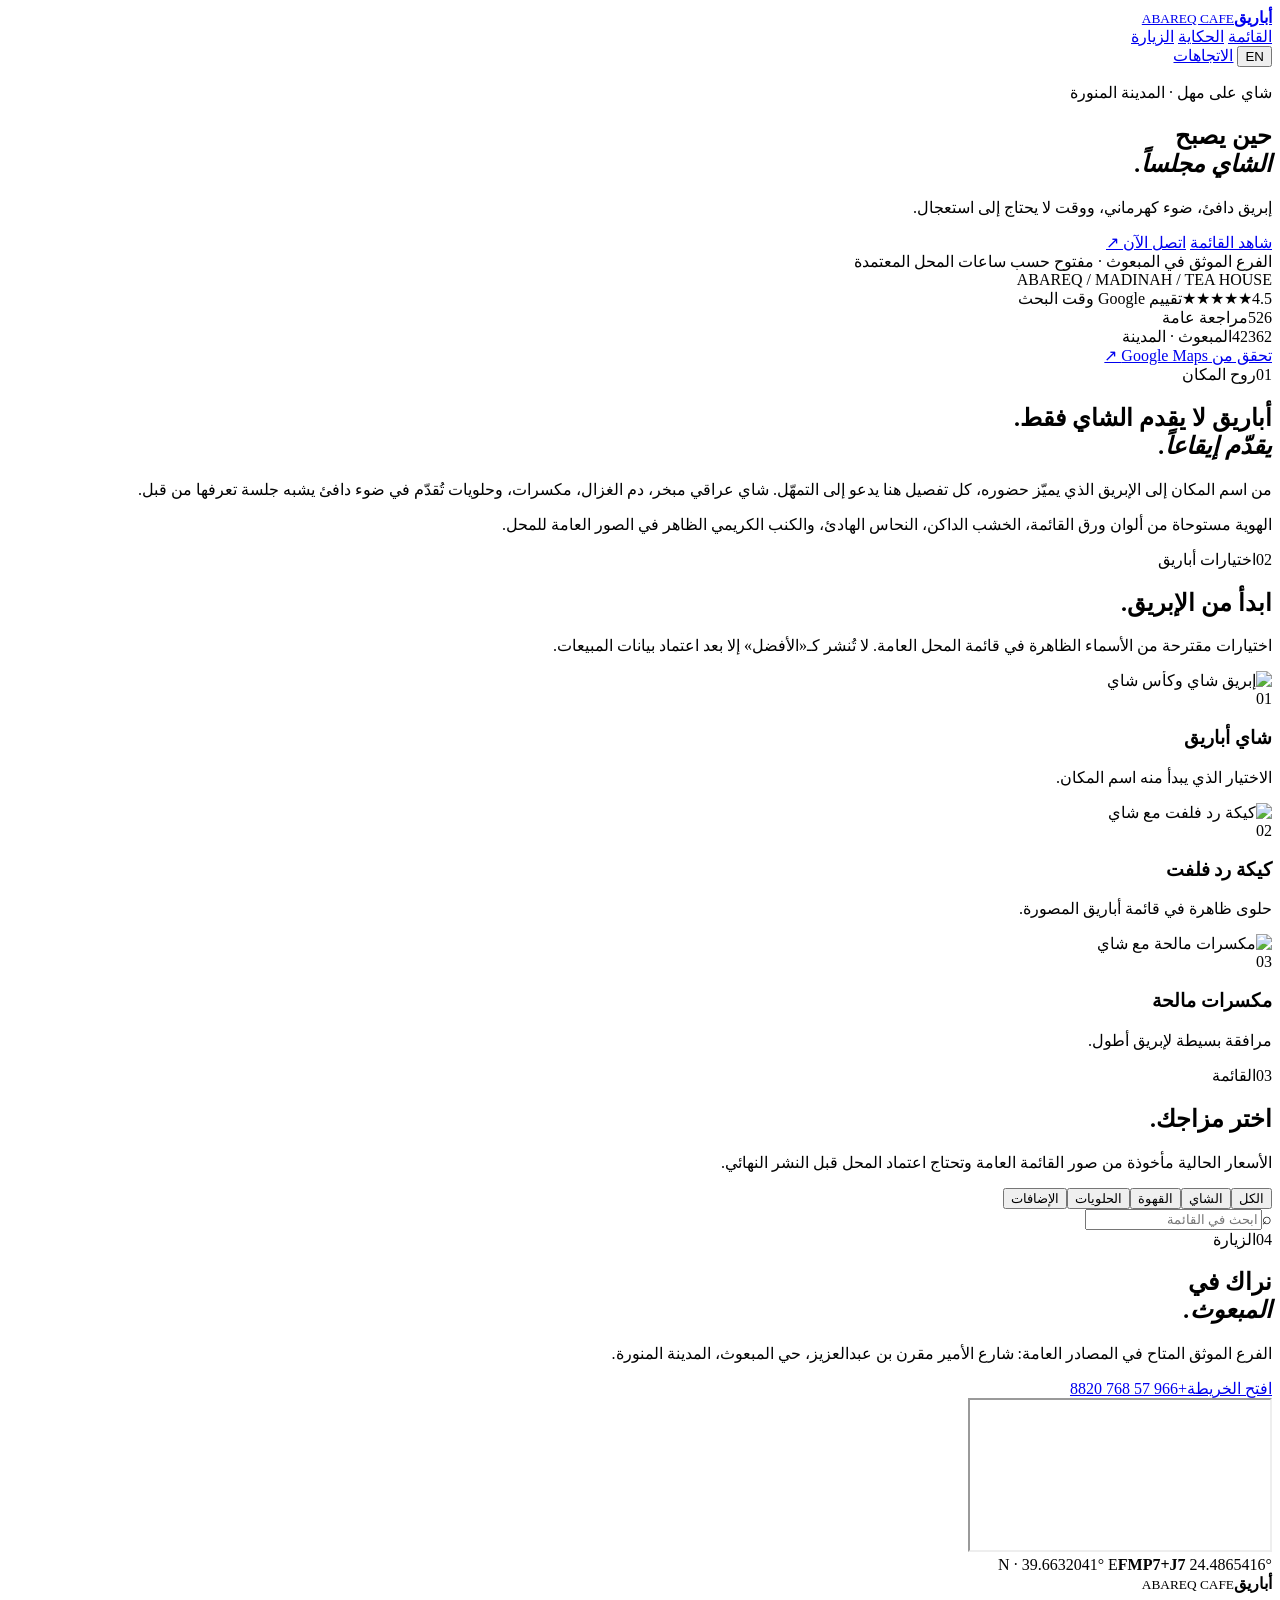
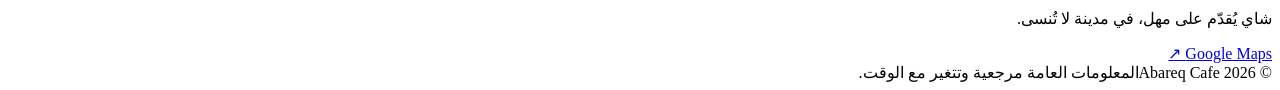
==== index.html @ c7b06d70 "feat: add bilingual Abareq landing page" ====
<!doctype html>
<html lang="ar" dir="rtl">
  <head>
    <meta charset="UTF-8" />
    <meta name="viewport" content="width=device-width, initial-scale=1" />
    <meta name="description" content="أباريق — شاي على مهل، بطابع المدينة المنورة." />
    <title>أباريق | Abareq Cafe</title>
    <link rel="preconnect" href="https://fonts.googleapis.com" />
    <link rel="preconnect" href="https://fonts.gstatic.com" crossorigin />
    <link href="https://fonts.googleapis.com/css2?family=Cairo:wght@400;500;600;700;800&family=DM+Serif+Display&display=swap" rel="stylesheet" />
    <link rel="stylesheet" href="styles.css" />
  </head>
  <body>
    <header class="site-header" id="top">
      <a class="brand" href="#top" aria-label="أباريق">
        <span class="brand-mark" aria-hidden="true"><span></span></span>
        <span><b>أباريق</b><small>ABAREQ CAFE</small></span>
      </a>
      <nav class="nav-links" aria-label="التنقل الرئيسي">
        <a href="#menu" data-i18n="navMenu">القائمة</a>
        <a href="#story" data-i18n="navStory">الحكاية</a>
        <a href="#visit" data-i18n="navVisit">الزيارة</a>
      </nav>
      <div class="header-actions">
        <button class="lang-toggle" id="langToggle" type="button">EN</button>
        <a class="button button-small" href="https://maps.app.goo.gl/EAAQWbcBdx2AiWVx8?g_st=aw" target="_blank" rel="noreferrer" data-i18n="directions">الاتجاهات</a>
      </div>
    </header>

    <main>
      <section class="hero section-dark">
        <div class="hero-image" role="img" aria-label="إبريق شاي وأجواء دافئة في أباريق"></div>
        <div class="hero-overlay"></div>
        <div class="hero-content container">
          <p class="eyebrow" data-i18n="eyebrow">شاي على مهل · المدينة المنورة</p>
          <h1 data-i18n="heroTitle">حين يصبح<br /><em>الشاي مجلساً.</em></h1>
          <p class="hero-copy" data-i18n="heroCopy">إبريق دافئ، ضوء كهرماني، ووقت لا يحتاج إلى استعجال.</p>
          <div class="hero-actions">
            <a class="button button-primary" href="#menu" data-i18n="viewMenu">شاهد القائمة</a>
            <a class="text-link" href="tel:+966577688820" data-i18n="callNow">اتصل الآن <span>↗</span></a>
          </div>
          <div class="hero-note"><span class="status-dot"></span><span data-i18n="openNote">الفرع الموثق في المبعوث · مفتوح حسب ساعات المحل المعتمدة</span></div>
        </div>
        <div class="hero-vertical">ABAREQ / MADINAH / TEA HOUSE</div>
      </section>

      <section class="trust-strip">
        <div class="container trust-grid">
          <div><span class="metric-value">4.5</span><span class="stars">★★★★★</span><span class="metric-label" data-i18n="ratingLabel">تقييم Google وقت البحث</span></div>
          <div><span class="metric-value">526</span><span class="metric-label" data-i18n="reviewsLabel">مراجعة عامة</span></div>
          <div><span class="metric-value">42362</span><span class="metric-label" data-i18n="districtLabel">المبعوث · المدينة</span></div>
          <a class="trust-link" href="https://www.google.com/maps/place/Abareq+Cafe/@24.4865416,39.6632041,17z" target="_blank" rel="noreferrer" data-i18n="verifyGoogle">تحقق من Google Maps ↗</a>
        </div>
      </section>

      <section class="story container section" id="story">
        <div class="section-kicker"><span>01</span><span data-i18n="storyKicker">روح المكان</span></div>
        <div class="story-grid">
          <div><h2 data-i18n="storyTitle">أباريق لا يقدم الشاي فقط.<br /><em>يقدّم إيقاعاً.</em></h2></div>
          <div class="story-copy"><p data-i18n="storyCopy">من اسم المكان إلى الإبريق الذي يميّز حضوره، كل تفصيل هنا يدعو إلى التمهّل. شاي عراقي مبخر، دم الغزال، مكسرات، وحلويات تُقدّم في ضوء دافئ يشبه جلسة تعرفها من قبل.</p><p class="muted" data-i18n="storySubcopy">الهوية مستوحاة من ألوان ورق القائمة، الخشب الداكن، النحاس الهادئ، والكنب الكريمي الظاهر في الصور العامة للمحل.</p></div>
        </div>
      </section>

      <section class="featured section-cream" id="featured">
        <div class="container">
          <div class="section-heading"><div><div class="section-kicker"><span>02</span><span data-i18n="selectionKicker">اختيارات أباريق</span></div><h2 data-i18n="selectionTitle">ابدأ من الإبريق.</h2></div><p data-i18n="selectionNote">اختيارات مقترحة من الأسماء الظاهرة في قائمة المحل العامة. لا تُنشر كـ«الأفضل» إلا بعد اعتماد بيانات المبيعات.</p></div>
          <div class="feature-grid">
            <article class="feature-card feature-dark"><img src="assets/tea-product.jpg" alt="إبريق شاي وكأس شاي" /><div><span class="card-number">01</span><h3>شاي أباريق</h3><p data-i18n="teaDescription">الاختيار الذي يبدأ منه اسم المكان.</p></div></article>
            <article class="feature-card feature-berry"><img src="assets/dessert-product.jpg" alt="كيكة رد فلفت مع شاي" /><div><span class="card-number">02</span><h3>كيكة رد فلفت</h3><p data-i18n="cakeDescription">حلوى ظاهرة في قائمة أباريق المصورة.</p></div></article>
            <article class="feature-card feature-nuts"><img src="assets/nuts-product.jpg" alt="مكسرات مالحة مع شاي" /><div><span class="card-number">03</span><h3>مكسرات مالحة</h3><p data-i18n="nutsDescription">مرافقة بسيطة لإبريق أطول.</p></div></article>
          </div>
        </div>
      </section>

      <section class="menu-section section container" id="menu">
        <div class="section-heading"><div><div class="section-kicker"><span>03</span><span data-i18n="menuKicker">القائمة</span></div><h2 data-i18n="menuTitle">اختر مزاجك.</h2></div><p data-i18n="menuNote">الأسعار الحالية مأخوذة من صور القائمة العامة وتحتاج اعتماد المحل قبل النشر النهائي.</p></div>
        <div class="menu-toolbar"><div class="menu-tabs" role="tablist"><button class="menu-tab active" data-filter="all" data-i18n="all">الكل</button><button class="menu-tab" data-filter="tea" data-i18n="tea">الشاي</button><button class="menu-tab" data-filter="coffee" data-i18n="coffee">القهوة</button><button class="menu-tab" data-filter="dessert" data-i18n="desserts">الحلويات</button><button class="menu-tab" data-filter="snack" data-i18n="extras">الإضافات</button></div><label class="search-box"><span aria-hidden="true">⌕</span><input id="menuSearch" type="search" placeholder="ابحث في القائمة" data-i18n-placeholder="searchPlaceholder" /></label></div>
        <div id="menuGrid" class="menu-grid" aria-live="polite"></div>
        <p id="menuEmpty" class="empty-state" hidden data-i18n="noResults">لا توجد منتجات مطابقة لهذا البحث.</p>
      </section>

      <section class="visit section-dark" id="visit">
        <div class="container visit-grid">
          <div><div class="section-kicker light"><span>04</span><span data-i18n="visitKicker">الزيارة</span></div><h2 data-i18n="visitTitle">نراك في<br /><em>المبعوث.</em></h2><p class="visit-copy" data-i18n="visitCopy">الفرع الموثق المتاح في المصادر العامة: شارع الأمير مقرن بن عبدالعزيز، حي المبعوث، المدينة المنورة.</p><div class="visit-actions"><a class="button button-primary" href="https://maps.app.goo.gl/EAAQWbcBdx2AiWVx8?g_st=aw" target="_blank" rel="noreferrer" data-i18n="openMap">افتح الخريطة</a><a class="button button-ghost" href="tel:+966577688820" data-i18n="phone">+966 57 768 8820</a></div></div>
          <div class="map-card"><iframe title="خريطة موقع أباريق" src="https://www.google.com/maps?q=Abareq%20Cafe%20Madinah&output=embed" loading="lazy"></iframe><div class="map-caption"><span>24.4865416° N · 39.6632041° E</span><b>FMP7+J7</b></div></div>
        </div>
      </section>
    </main>

    <footer class="site-footer"><div class="container footer-grid"><div class="brand"><span class="brand-mark" aria-hidden="true"><span></span></span><span><b>أباريق</b><small>ABAREQ CAFE</small></span></div><p data-i18n="footerNote">شاي يُقدّم على مهل، في مدينة لا تُنسى.</p><a href="https://www.google.com/maps/place/Abareq+Cafe/@24.4865416,39.6632041,17z" target="_blank" rel="noreferrer">Google Maps ↗</a></div><div class="container footer-bottom"><span>© 2026 Abareq Cafe</span><span data-i18n="sourceNote">المعلومات العامة مرجعية وتتغير مع الوقت.</span></div></footer>
    <script src="app.js" defer></script>
  </body>
</html>
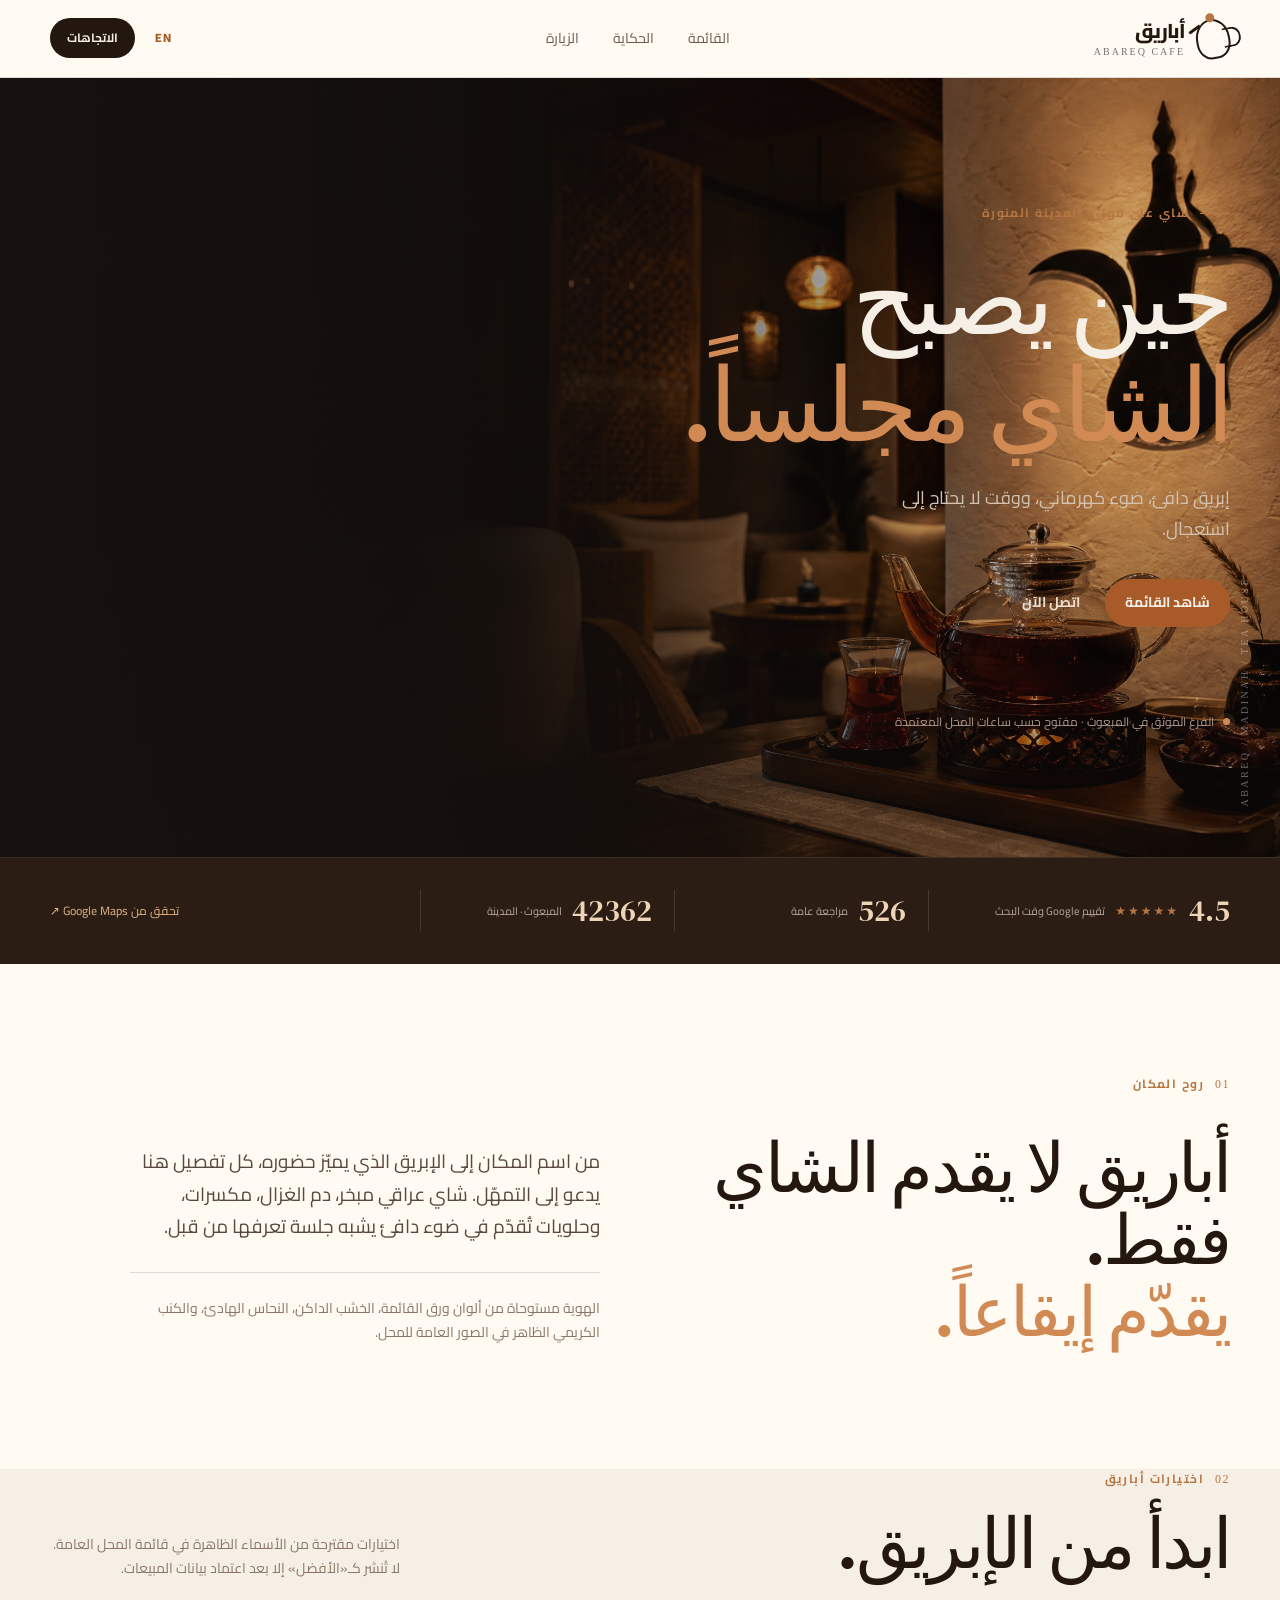
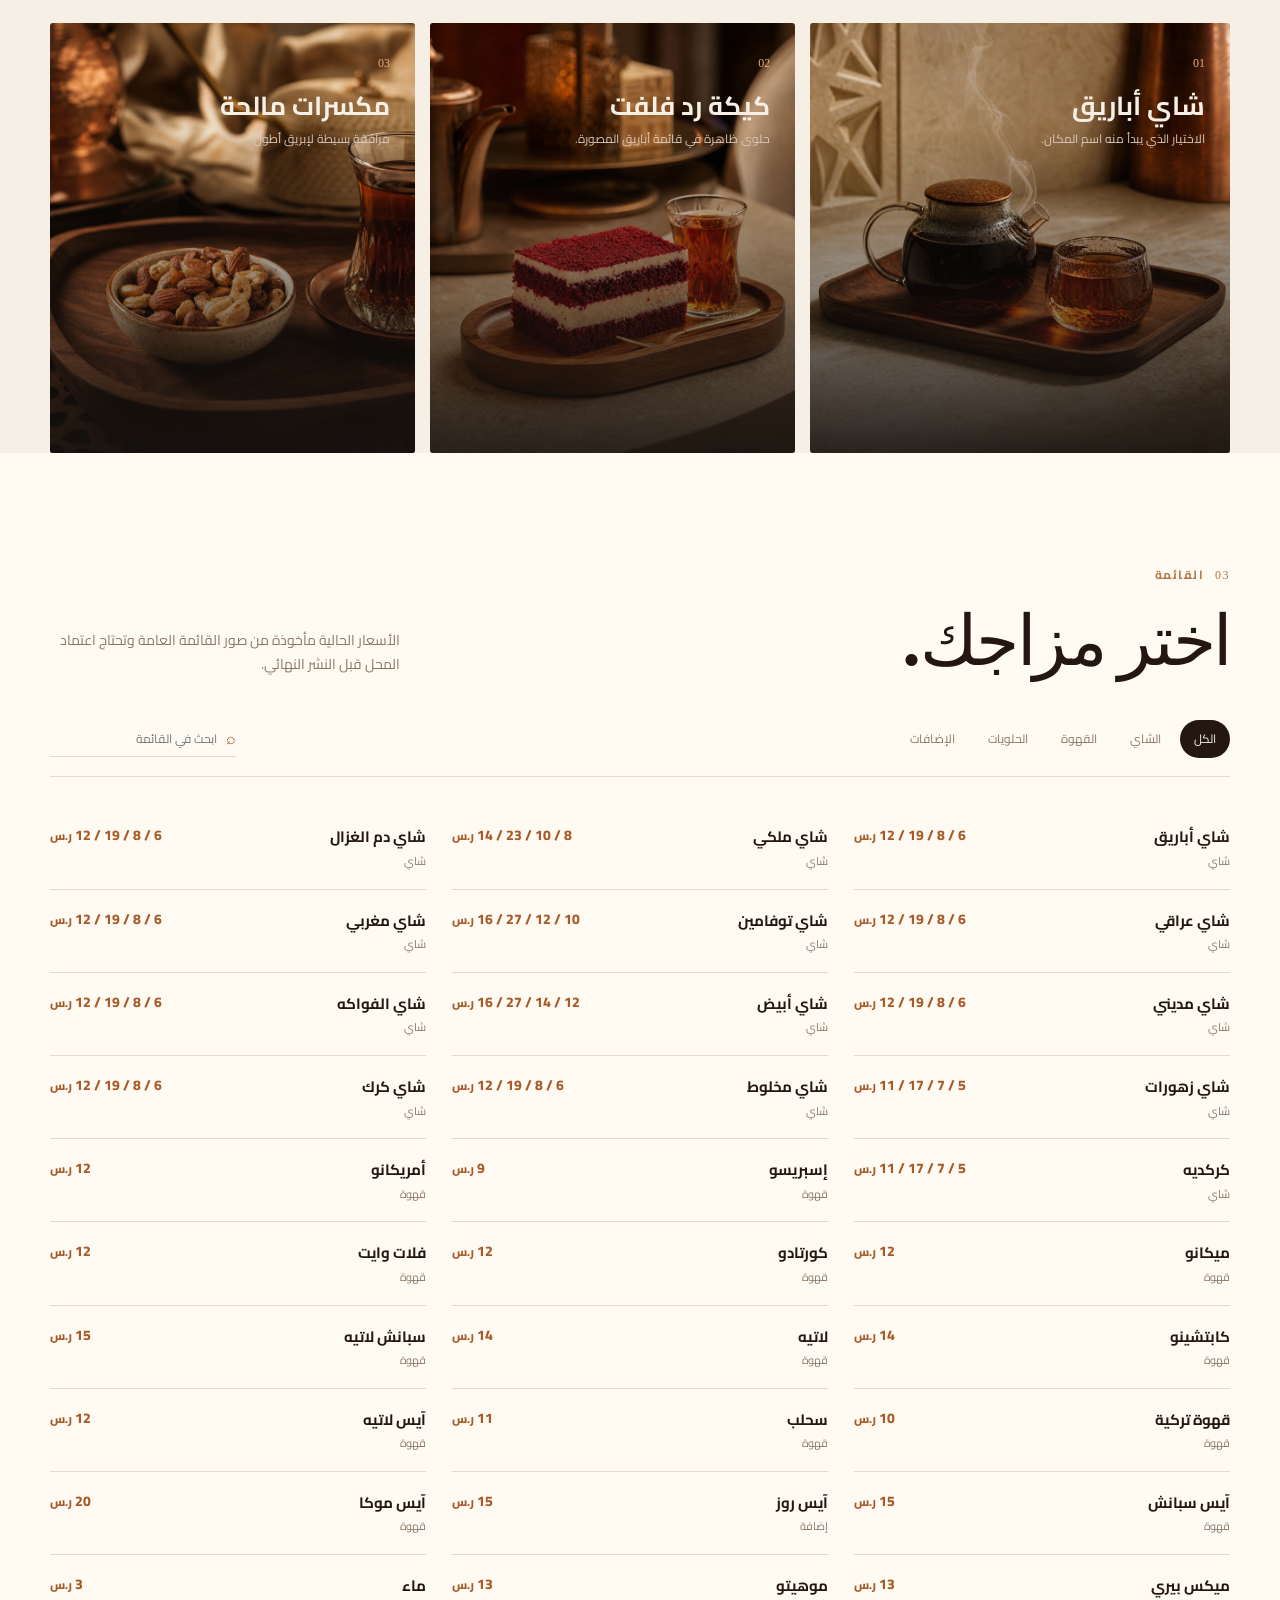
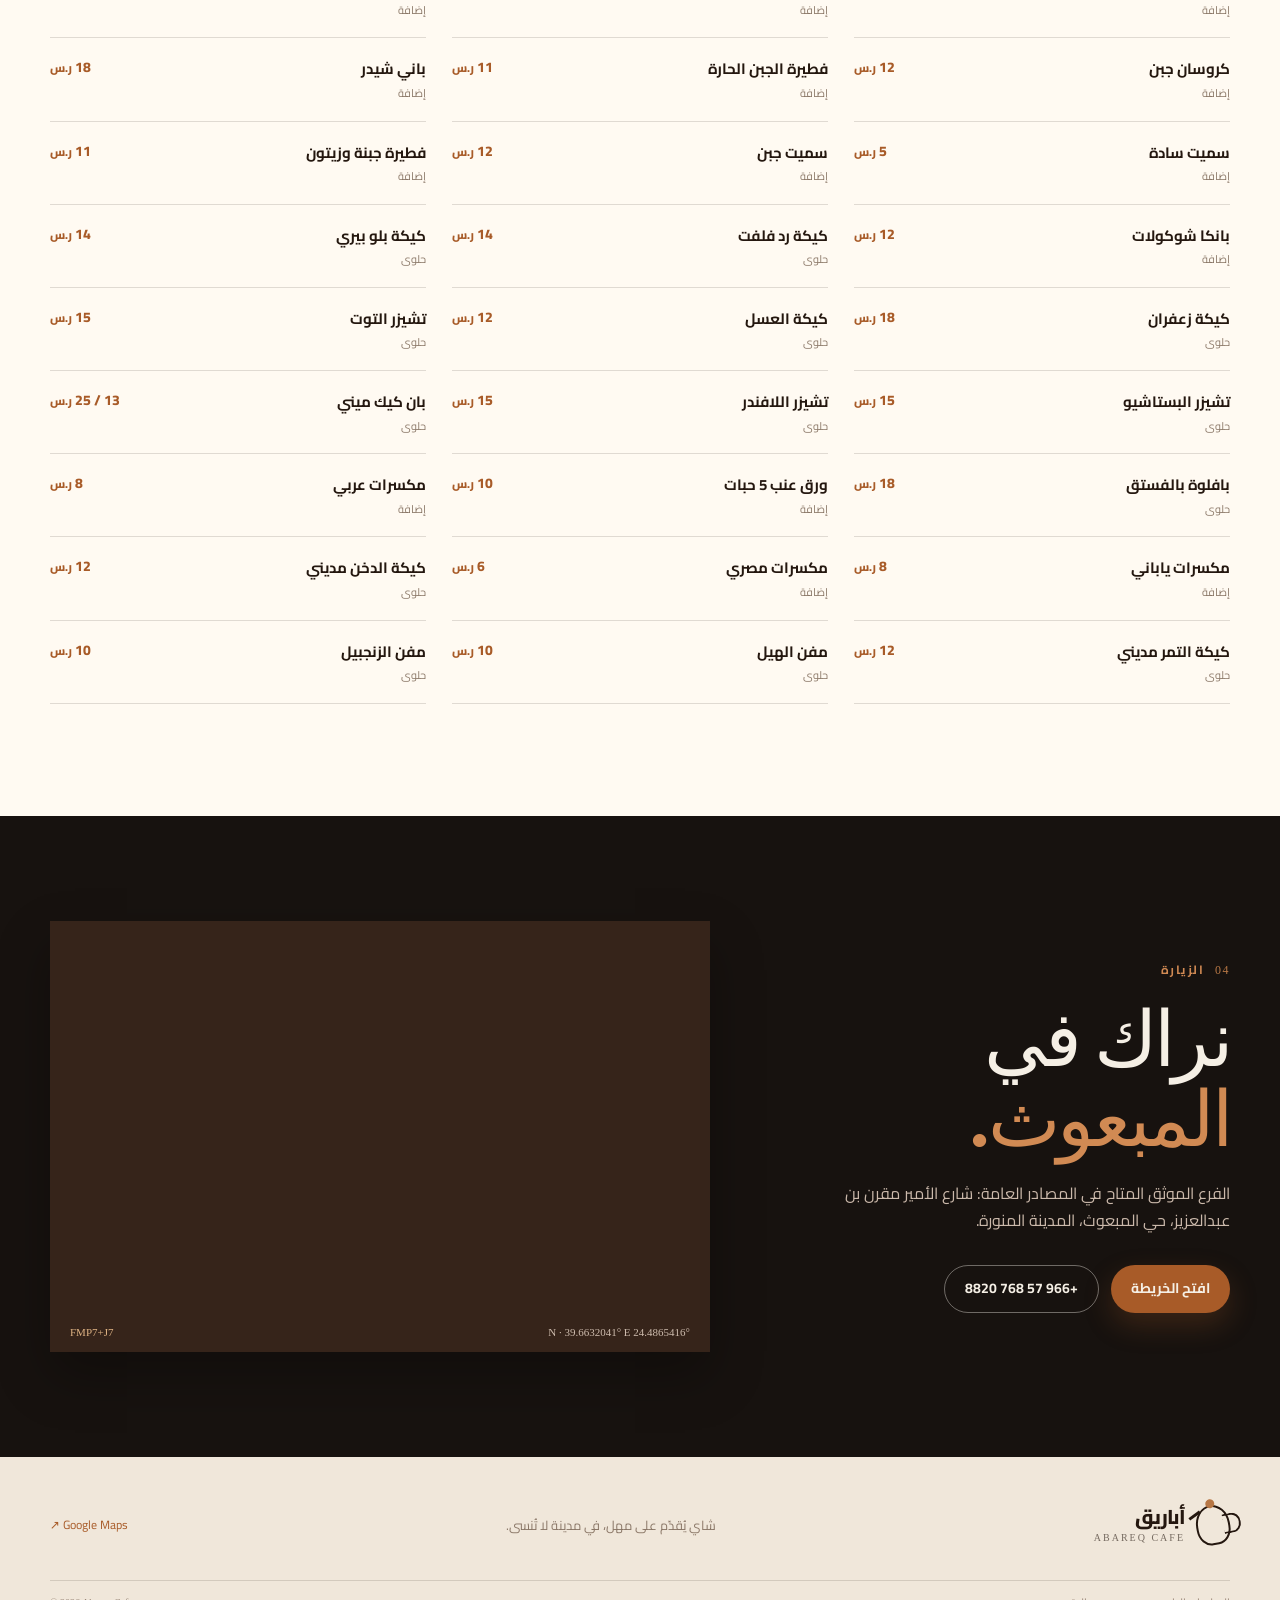
==== commit 91c005fb: "fix: improve menu accessibility and image loading" ====
--- a/index.html
+++ b/index.html
@@ -4,6 +4,7 @@
     <meta charset="UTF-8" />
     <meta name="viewport" content="width=device-width, initial-scale=1" />
     <meta name="description" content="أباريق — شاي على مهل، بطابع المدينة المنورة." />
+    <meta name="theme-color" content="#24170f" />
     <title>أباريق | Abareq Cafe</title>
     <link rel="preconnect" href="https://fonts.googleapis.com" />
     <link rel="preconnect" href="https://fonts.gstatic.com" crossorigin />
@@ -65,16 +66,16 @@
         <div class="container">
           <div class="section-heading"><div><div class="section-kicker"><span>02</span><span data-i18n="selectionKicker">اختيارات أباريق</span></div><h2 data-i18n="selectionTitle">ابدأ من الإبريق.</h2></div><p data-i18n="selectionNote">اختيارات مقترحة من الأسماء الظاهرة في قائمة المحل العامة. لا تُنشر كـ«الأفضل» إلا بعد اعتماد بيانات المبيعات.</p></div>
           <div class="feature-grid">
-            <article class="feature-card feature-dark"><img src="assets/tea-product.jpg" alt="إبريق شاي وكأس شاي" /><div><span class="card-number">01</span><h3>شاي أباريق</h3><p data-i18n="teaDescription">الاختيار الذي يبدأ منه اسم المكان.</p></div></article>
-            <article class="feature-card feature-berry"><img src="assets/dessert-product.jpg" alt="كيكة رد فلفت مع شاي" /><div><span class="card-number">02</span><h3>كيكة رد فلفت</h3><p data-i18n="cakeDescription">حلوى ظاهرة في قائمة أباريق المصورة.</p></div></article>
-            <article class="feature-card feature-nuts"><img src="assets/nuts-product.jpg" alt="مكسرات مالحة مع شاي" /><div><span class="card-number">03</span><h3>مكسرات مالحة</h3><p data-i18n="nutsDescription">مرافقة بسيطة لإبريق أطول.</p></div></article>
+            <article class="feature-card feature-dark"><img src="assets/tea-product.jpg" alt="إبريق شاي وكأس شاي" loading="lazy" decoding="async" /><div><span class="card-number">01</span><h3>شاي أباريق</h3><p data-i18n="teaDescription">الاختيار الذي يبدأ منه اسم المكان.</p></div></article>
+            <article class="feature-card feature-berry"><img src="assets/dessert-product.jpg" alt="كيكة رد فلفت مع شاي" loading="lazy" decoding="async" /><div><span class="card-number">02</span><h3>كيكة رد فلفت</h3><p data-i18n="cakeDescription">حلوى ظاهرة في قائمة أباريق المصورة.</p></div></article>
+            <article class="feature-card feature-nuts"><img src="assets/nuts-product.jpg" alt="مكسرات مالحة مع شاي" loading="lazy" decoding="async" /><div><span class="card-number">03</span><h3>مكسرات مالحة</h3><p data-i18n="nutsDescription">مرافقة بسيطة لإبريق أطول.</p></div></article>
           </div>
         </div>
       </section>
 
       <section class="menu-section section container" id="menu">
         <div class="section-heading"><div><div class="section-kicker"><span>03</span><span data-i18n="menuKicker">القائمة</span></div><h2 data-i18n="menuTitle">اختر مزاجك.</h2></div><p data-i18n="menuNote">الأسعار الحالية مأخوذة من صور القائمة العامة وتحتاج اعتماد المحل قبل النشر النهائي.</p></div>
-        <div class="menu-toolbar"><div class="menu-tabs" role="tablist"><button class="menu-tab active" data-filter="all" data-i18n="all">الكل</button><button class="menu-tab" data-filter="tea" data-i18n="tea">الشاي</button><button class="menu-tab" data-filter="coffee" data-i18n="coffee">القهوة</button><button class="menu-tab" data-filter="dessert" data-i18n="desserts">الحلويات</button><button class="menu-tab" data-filter="snack" data-i18n="extras">الإضافات</button></div><label class="search-box"><span aria-hidden="true">⌕</span><input id="menuSearch" type="search" placeholder="ابحث في القائمة" data-i18n-placeholder="searchPlaceholder" /></label></div>
+        <div class="menu-toolbar"><div class="menu-tabs" role="tablist" aria-label="تصنيف القائمة"><button class="menu-tab active" role="tab" aria-selected="true" data-filter="all" data-i18n="all">الكل</button><button class="menu-tab" role="tab" aria-selected="false" data-filter="tea" data-i18n="tea">الشاي</button><button class="menu-tab" role="tab" aria-selected="false" data-filter="coffee" data-i18n="coffee">القهوة</button><button class="menu-tab" role="tab" aria-selected="false" data-filter="dessert" data-i18n="desserts">الحلويات</button><button class="menu-tab" role="tab" aria-selected="false" data-filter="snack" data-i18n="extras">الإضافات</button></div><label class="search-box"><span aria-hidden="true">⌕</span><input id="menuSearch" type="search" placeholder="ابحث في القائمة" data-i18n-placeholder="searchPlaceholder" aria-label="البحث في القائمة" /></label></div>
         <div id="menuGrid" class="menu-grid" aria-live="polite"></div>
         <p id="menuEmpty" class="empty-state" hidden data-i18n="noResults">لا توجد منتجات مطابقة لهذا البحث.</p>
       </section>
--- a/styles.css
+++ b/styles.css
@@ -0,0 +1,5 @@
+/* Abareq design system: amber tea light, walnut, cream seating, copper details. */
+:root{--ink:#24170f;--espresso:#17120f;--tea:#a85b28;--copper:#b77745;--paper:#d8c3a5;--cream:#f5efe5;--white:#fffaf2;--muted:#8a7767;--line:rgba(36,23,15,.14);--ease:cubic-bezier(.23,1,.32,1)}
+*{box-sizing:border-box}html{scroll-behavior:smooth}body{margin:0;background:var(--white);color:var(--ink);font-family:Cairo,system-ui,sans-serif;line-height:1.7}a{color:inherit;text-decoration:none}button,input{font:inherit}.container{width:min(1180px,calc(100% - 40px));margin-inline:auto}.site-header{height:78px;padding:0 max(20px,calc((100vw - 1180px)/2));display:flex;align-items:center;justify-content:space-between;background:rgba(255,250,242,.94);border-bottom:1px solid var(--line);position:sticky;top:0;z-index:20;backdrop-filter:blur(18px)}.brand{display:flex;align-items:center;gap:11px;direction:rtl}.brand b{display:block;font-size:20px;line-height:1;font-weight:800;letter-spacing:-.05em}.brand small{display:block;font:10px Georgia,serif;letter-spacing:.2em;margin-top:5px;opacity:.6;direction:ltr}.brand-mark{width:34px;height:40px;display:inline-block;position:relative;border:2px solid var(--ink);border-radius:58% 58% 48% 48%;transform:rotate(-10deg)}.brand-mark:before{content:"";position:absolute;right:-13px;top:9px;width:16px;height:16px;border:2px solid var(--ink);border-left:0;border-radius:0 50% 50% 0}.brand-mark:after{content:"";position:absolute;left:-8px;top:4px;width:13px;height:3px;background:var(--ink);transform:rotate(-26deg)}.brand-mark span{position:absolute;width:9px;height:9px;border-radius:50%;background:var(--copper);top:-8px;left:11px}.nav-links{display:flex;gap:34px;font-size:14px;color:#6b594d}.nav-links a{transition:color .18s ease}.nav-links a:hover{color:var(--tea)}.header-actions{display:flex;gap:10px;align-items:center}.lang-toggle{border:0;background:transparent;color:var(--tea);font-weight:800;font-size:12px;letter-spacing:.08em;padding:10px}.button{display:inline-flex;align-items:center;justify-content:center;min-height:48px;padding:0 20px;border-radius:999px;font-size:14px;font-weight:700;transition:transform .18s var(--ease),background .18s var(--ease),color .18s var(--ease);cursor:pointer}.button:active{transform:scale(.97)}.button-small{min-height:40px;padding-inline:17px;background:var(--ink);color:var(--cream);font-size:12px}.button-primary{background:var(--tea);color:var(--cream);box-shadow:0 12px 28px rgba(168,91,40,.25)}.button-primary:hover{background:#c07032;transform:translateY(-2px)}.button-ghost{border:1px solid rgba(255,250,242,.38);color:var(--cream)}.button-ghost:hover{background:rgba(255,250,242,.1)}.section{padding-block:110px}.section-dark{background:var(--espresso);color:var(--cream)}.section-cream{background:var(--cream)}.hero{min-height:700px;position:relative;overflow:hidden;display:flex;align-items:center}.hero-image{position:absolute;inset:0;background:url('assets/hero.jpg') center/cover no-repeat;opacity:.9}.hero-overlay{position:absolute;inset:0;background:linear-gradient(90deg,rgba(23,18,15,.96) 0%,rgba(23,18,15,.78) 34%,rgba(23,18,15,.12) 78%),linear-gradient(0deg,rgba(23,18,15,.32),transparent 45%)}.hero-content{position:relative;z-index:1;padding-block:125px}.eyebrow,.section-kicker{font-size:12px;letter-spacing:.12em;color:var(--copper);font-weight:700;display:flex;align-items:center;gap:11px}.eyebrow:before{content:"";width:30px;height:1px;background:var(--copper)}h1,h2,h3,p{margin-top:0}h1,h2{font-family:"DM Serif Display",Georgia,serif;font-weight:400;line-height:1.04;letter-spacing:-.035em}h1{font-size:clamp(56px,8vw,104px);margin:22px 0 25px;max-width:720px}h1 em,h2 em{color:#d18a53;font-style:normal}.hero-copy{font-size:18px;max-width:365px;color:#d3c2b2;margin-bottom:34px}.hero-actions{display:flex;align-items:center;gap:25px}.text-link{font-size:14px;font-weight:700;color:#eadccf}.text-link span{color:var(--copper);margin-inline-start:7px}.hero-note{margin-top:85px;display:flex;align-items:center;gap:9px;color:#ae9b8d;font-size:12px}.status-dot{display:inline-block;width:7px;height:7px;background:#d18a53;border-radius:50%;box-shadow:0 0 0 5px rgba(209,138,83,.12)}.hero-vertical{position:absolute;right:30px;bottom:50px;writing-mode:vertical-rl;transform:rotate(180deg);font:10px Georgia,serif;letter-spacing:.25em;color:rgba(255,250,242,.4)}.trust-strip{background:#2b1d14;color:var(--cream);border-top:1px solid rgba(255,255,255,.08)}.trust-grid{display:grid;grid-template-columns:1.3fr 1fr 1fr 1.5fr;align-items:center;min-height:106px;gap:22px}.trust-grid>div{display:flex;align-items:center;gap:10px;border-left:1px solid rgba(255,255,255,.12);padding-left:20px}.metric-value{font:30px "DM Serif Display",Georgia,serif;color:#efd3b7}.stars{font-size:12px;letter-spacing:2px;color:var(--copper)}.metric-label{font-size:11px;color:#b9a89b}.trust-link{font-size:12px;color:#dfb384;text-align:left}.section-kicker span:first-child{font:12px Georgia,serif;color:var(--copper)}.story-grid{display:grid;grid-template-columns:1fr 1fr;gap:80px;margin-top:38px}.story h2{font-size:clamp(45px,5.4vw,78px);margin:0}.story-copy{max-width:470px;font-size:19px;color:#59483d;padding-top:13px}.story-copy .muted{color:var(--muted);font-size:14px;border-top:1px solid var(--line);padding-top:24px;margin-top:30px}.section-heading{display:flex;justify-content:space-between;gap:35px;align-items:end;margin-bottom:43px}.section-heading h2{font-size:clamp(45px,5.5vw,74px);margin:18px 0 0}.section-heading>p{max-width:350px;color:var(--muted);font-size:14px;margin:0}.feature-grid{display:grid;grid-template-columns:1.15fr 1fr 1fr;gap:15px}.feature-card{min-height:430px;position:relative;overflow:hidden;color:var(--cream);display:flex;flex-direction:column;justify-content:space-between;padding:25px;border-radius:3px}.feature-card img{position:absolute;inset:0;width:100%;height:100%;object-fit:cover;z-index:0;transition:transform .6s var(--ease)}.feature-card:hover img{transform:scale(1.05)}.feature-card:after{content:"";position:absolute;inset:0;background:linear-gradient(0deg,rgba(23,18,15,.9),rgba(23,18,15,.04) 75%)}.feature-card>div{position:relative;z-index:1}.feature-card h3{font-size:26px;margin:8px 0 1px}.feature-card p{font-size:12px;color:#d8c9bd;margin:0}.card-number{font:12px Georgia,serif;color:#e3ad7d}.menu-section{padding-block:112px}.menu-toolbar{display:flex;justify-content:space-between;align-items:center;gap:20px;border-bottom:1px solid var(--line);padding-bottom:18px;margin-bottom:29px}.menu-tabs{display:flex;gap:5px;flex-wrap:wrap}.menu-tab{border:0;background:transparent;color:#8a7767;padding:9px 14px;border-radius:999px;font-size:12px;cursor:pointer}.menu-tab.active,.menu-tab:hover{background:var(--ink);color:var(--cream)}.search-box{display:flex;align-items:center;gap:7px;color:var(--tea);border-bottom:1px solid var(--line);padding:4px 0}.search-box input{border:0;outline:0;background:transparent;min-width:130px;color:var(--ink);font-size:12px}.menu-grid{display:grid;grid-template-columns:repeat(3,1fr);gap:0 26px}.menu-item{display:flex;justify-content:space-between;gap:16px;padding:18px 0;border-bottom:1px solid var(--line)}.menu-item h3{font-size:15px;margin:0 0 2px}.menu-item p{font-size:11px;color:var(--muted);margin:0}.price{color:var(--tea);font-weight:800;font-size:14px;white-space:nowrap}.empty-state{text-align:center;color:var(--muted);padding:35px}.visit{padding-block:105px}.visit-grid{display:grid;grid-template-columns:.8fr 1.2fr;align-items:center;gap:80px}.section-kicker.light{color:#d18a53}.visit h2{font-size:clamp(55px,6vw,86px);margin:20px 0}.visit-copy{color:#cbb9ab;max-width:390px;font-size:16px}.visit-actions{display:flex;gap:12px;margin-top:30px;flex-wrap:wrap}.map-card{background:#36241a;padding:12px;box-shadow:0 24px 50px rgba(0,0,0,.28)}.map-card iframe{display:block;width:100%;height:380px;border:0;filter:sepia(.22) saturate(.75) contrast(1.04)}.map-caption{display:flex;justify-content:space-between;gap:10px;padding:13px 8px 2px;font:11px Georgia,serif;color:#cdbbad}.map-caption b{font-weight:400;color:#dfb384}.site-footer{background:#f0e7da;padding:48px 0 20px}.footer-grid{display:flex;align-items:center;justify-content:space-between;gap:20px}.footer-grid p{font-size:13px;color:var(--muted);margin:0}.footer-grid>a{font-size:12px;color:var(--tea)}.footer-bottom{border-top:1px solid var(--line);margin-top:35px;padding-top:16px;display:flex;justify-content:space-between;color:#9a8879;font:10px Georgia,serif;direction:ltr}.footer-bottom span:last-child{direction:rtl}
+@media (max-width:800px){.site-header{height:68px}.nav-links{display:none}.container{width:min(100% - 30px,620px)}.hero{min-height:680px}.hero-content{padding-block:105px 80px}.hero-overlay{background:linear-gradient(90deg,rgba(23,18,15,.94),rgba(23,18,15,.48)),linear-gradient(0deg,rgba(23,18,15,.45),transparent 55%)}.hero-vertical{display:none}.trust-grid{grid-template-columns:1fr 1fr;gap:0;padding-block:14px}.trust-grid>div{min-height:58px;padding:10px 0;border-left:0;border-bottom:1px solid rgba(255,255,255,.1)}.trust-link{grid-column:span 2;padding:16px 0 5px;text-align:right}.story-grid,.visit-grid{grid-template-columns:1fr;gap:28px}.section{padding-block:80px}.section-heading{display:block}.section-heading>p{margin-top:18px}.feature-grid{grid-template-columns:1fr}.feature-card{min-height:320px}.menu-toolbar{display:block}.menu-tabs{margin-bottom:15px;overflow:auto;flex-wrap:nowrap}.menu-tab{white-space:nowrap}.search-box{width:100%}.menu-grid{grid-template-columns:1fr}.visit-grid{gap:45px}.map-card iframe{height:300px}.footer-grid{align-items:flex-start;flex-direction:column}.footer-bottom{display:block;line-height:2}.footer-bottom span{display:block}.footer-bottom span:last-child{direction:rtl}.hero-actions{flex-wrap:wrap}}
+@media (prefers-reduced-motion:reduce){html{scroll-behavior:auto}*,*:before,*:after{transition-duration:.01ms!important}}
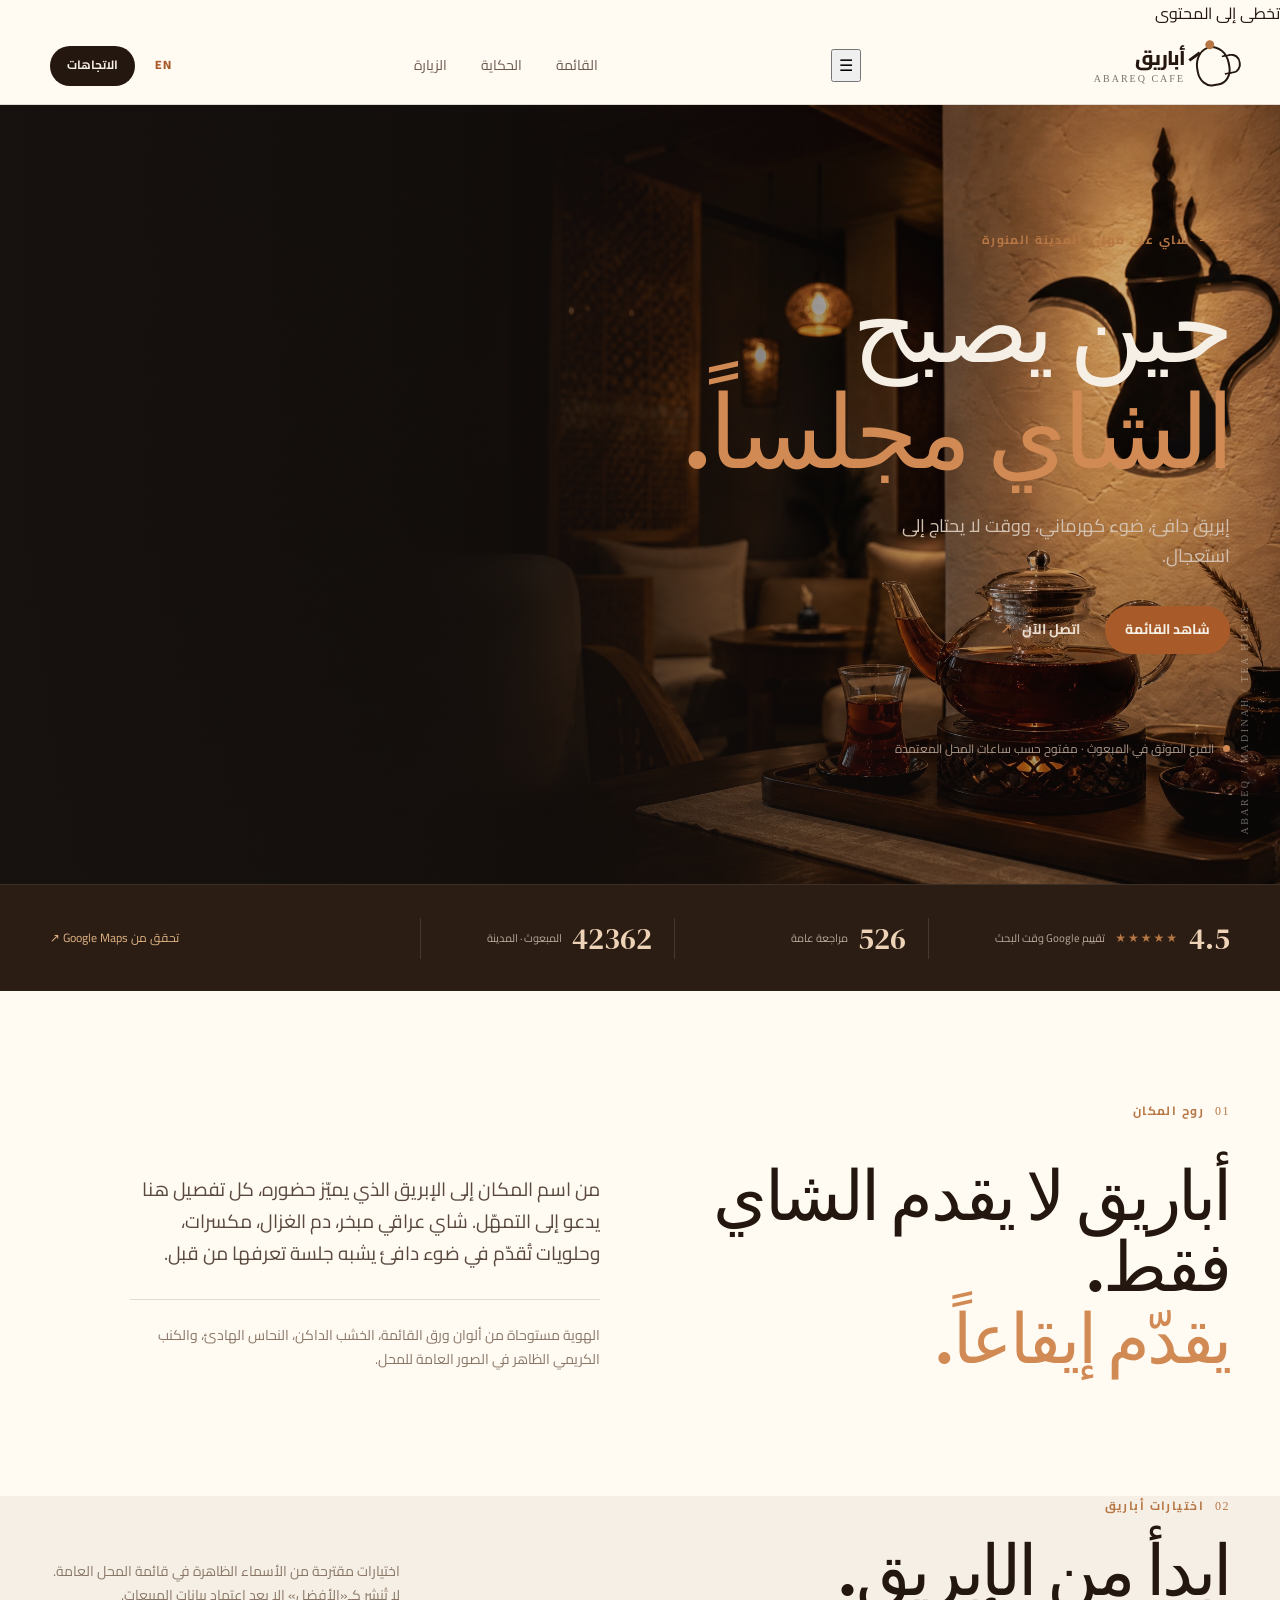
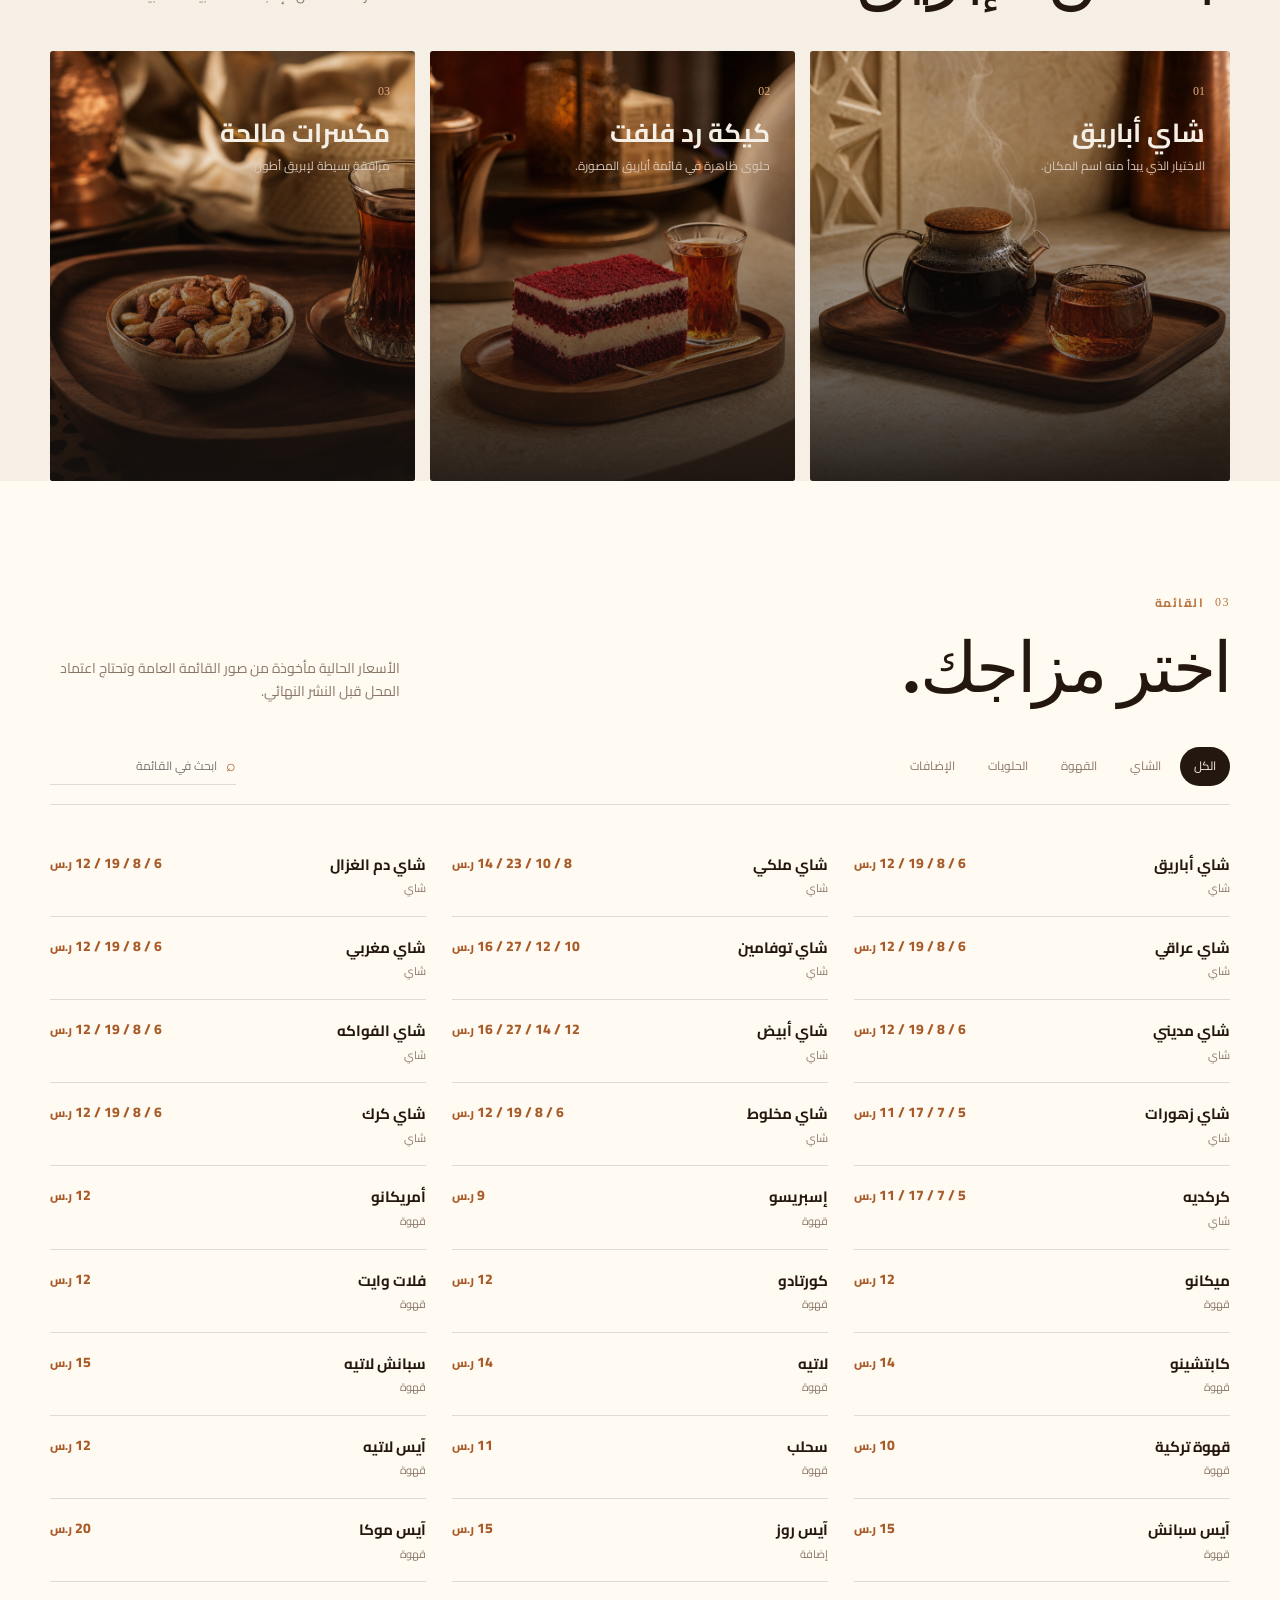
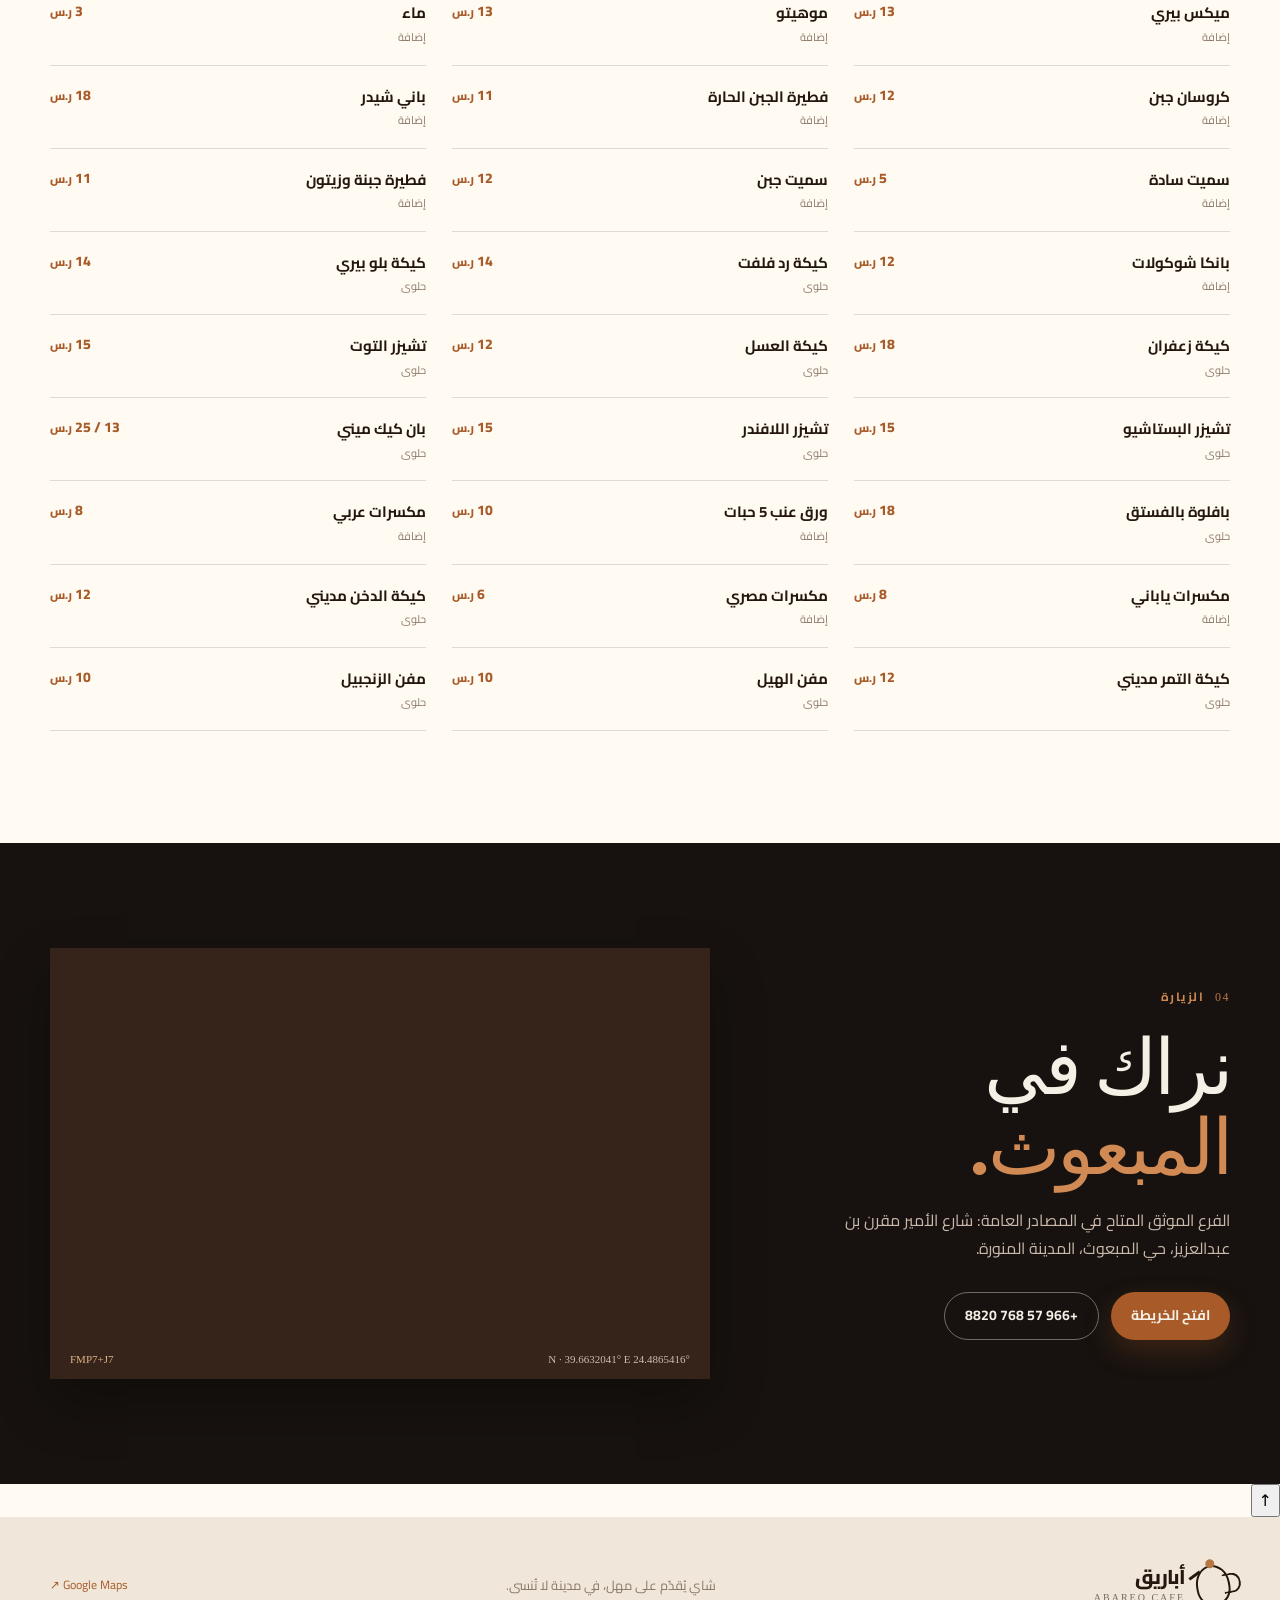
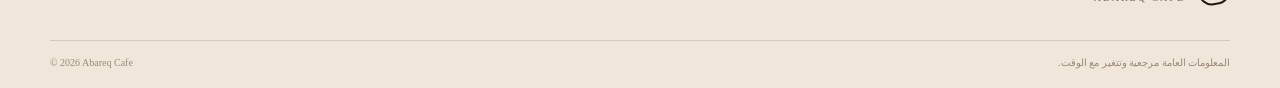
==== commit 1646f2e0: "feat: add accessible interactive navigation" ====
--- a/index.html
+++ b/index.html
@@ -12,12 +12,15 @@
     <link rel="stylesheet" href="styles.css" />
   </head>
   <body>
+    <a class="skip-link" href="#mainContent">تخطى إلى المحتوى</a>
+    <div class="scroll-progress" id="scrollProgress" aria-hidden="true"></div>
     <header class="site-header" id="top">
       <a class="brand" href="#top" aria-label="أباريق">
         <span class="brand-mark" aria-hidden="true"><span></span></span>
         <span><b>أباريق</b><small>ABAREQ CAFE</small></span>
       </a>
-      <nav class="nav-links" aria-label="التنقل الرئيسي">
+      <button class="menu-toggle" id="menuToggle" type="button" aria-expanded="false" aria-controls="siteNav" aria-label="فتح القائمة">☰</button>
+      <nav class="nav-links" id="siteNav" aria-label="التنقل الرئيسي">
         <a href="#menu" data-i18n="navMenu">القائمة</a>
         <a href="#story" data-i18n="navStory">الحكاية</a>
         <a href="#visit" data-i18n="navVisit">الزيارة</a>
@@ -28,7 +31,7 @@
       </div>
     </header>
 
-    <main>
+    <main id="mainContent">
       <section class="hero section-dark">
         <div class="hero-image" role="img" aria-label="إبريق شاي وأجواء دافئة في أباريق"></div>
         <div class="hero-overlay"></div>
@@ -88,6 +91,7 @@
       </section>
     </main>
 
+    <button class="back-to-top" id="backToTop" type="button" aria-label="العودة إلى الأعلى">↑</button>
     <footer class="site-footer"><div class="container footer-grid"><div class="brand"><span class="brand-mark" aria-hidden="true"><span></span></span><span><b>أباريق</b><small>ABAREQ CAFE</small></span></div><p data-i18n="footerNote">شاي يُقدّم على مهل، في مدينة لا تُنسى.</p><a href="https://www.google.com/maps/place/Abareq+Cafe/@24.4865416,39.6632041,17z" target="_blank" rel="noreferrer">Google Maps ↗</a></div><div class="container footer-bottom"><span>© 2026 Abareq Cafe</span><span data-i18n="sourceNote">المعلومات العامة مرجعية وتتغير مع الوقت.</span></div></footer>
     <script src="app.js" defer></script>
   </body>
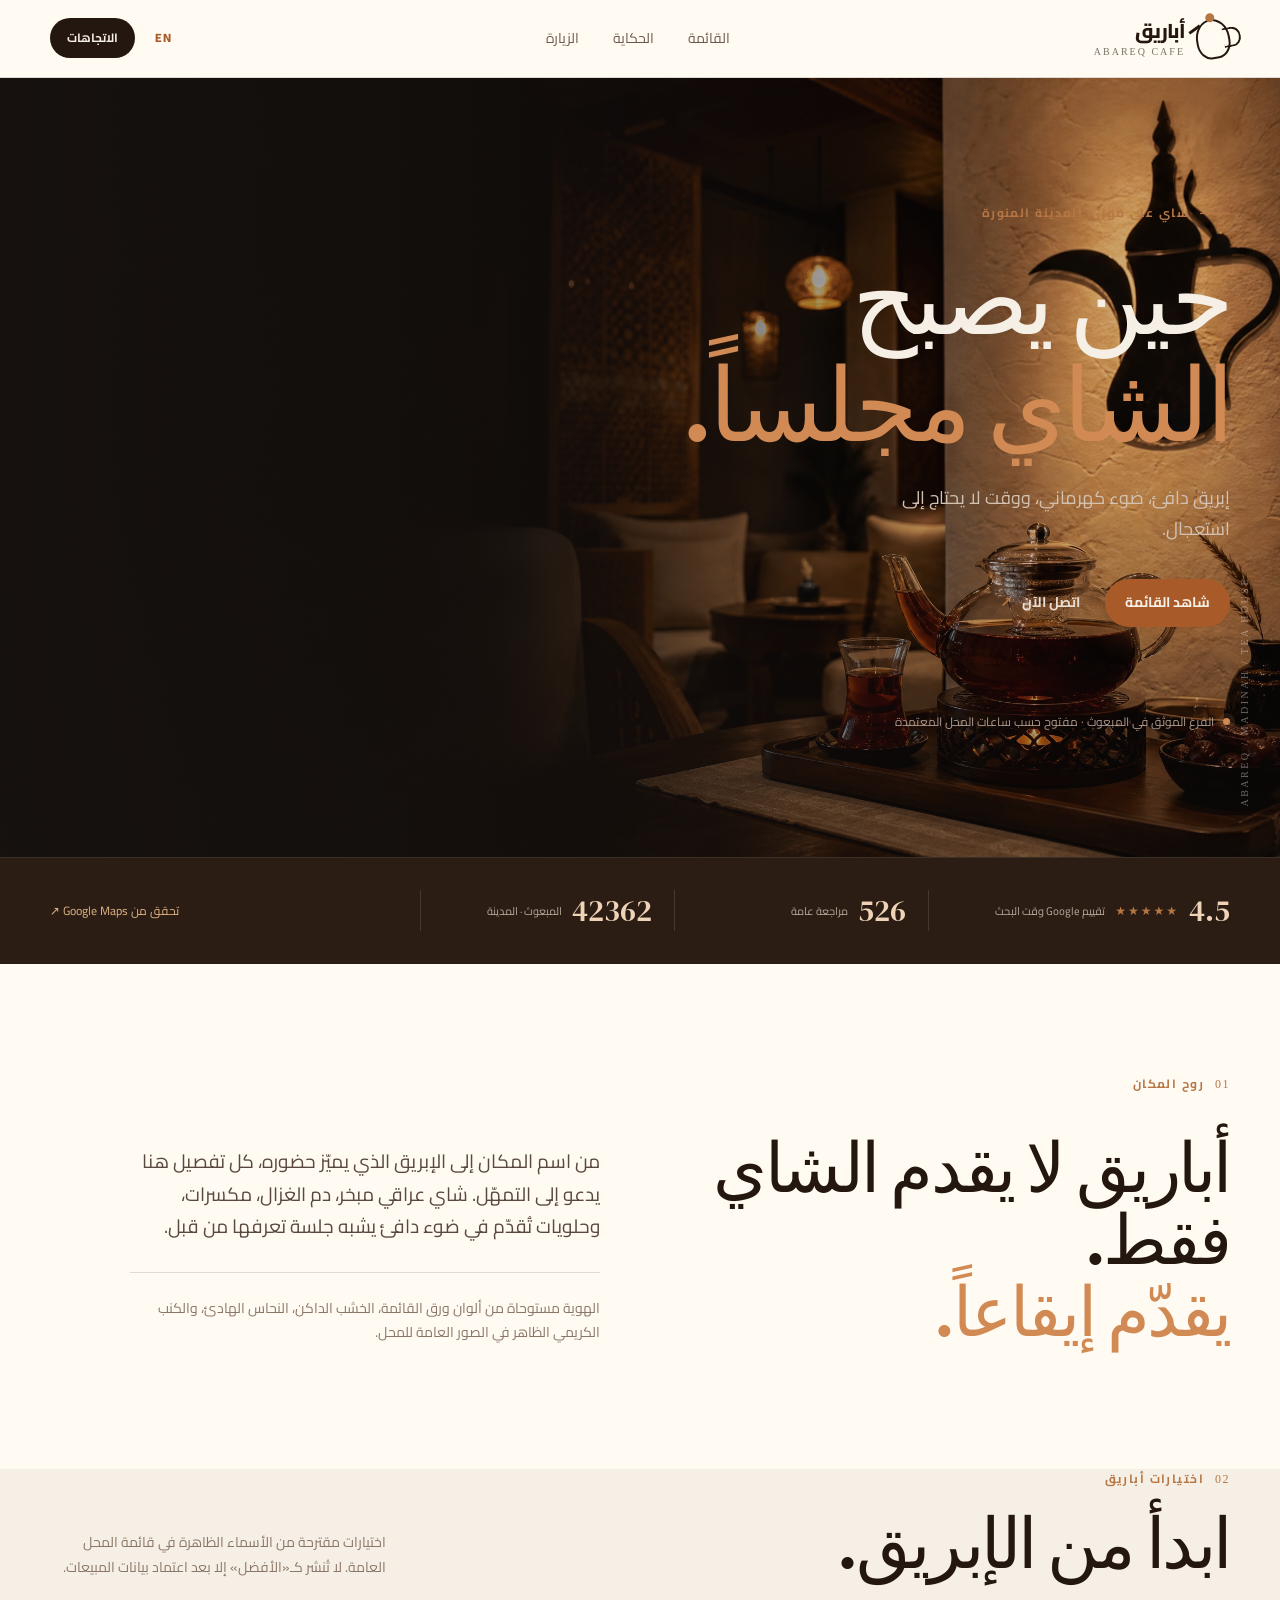
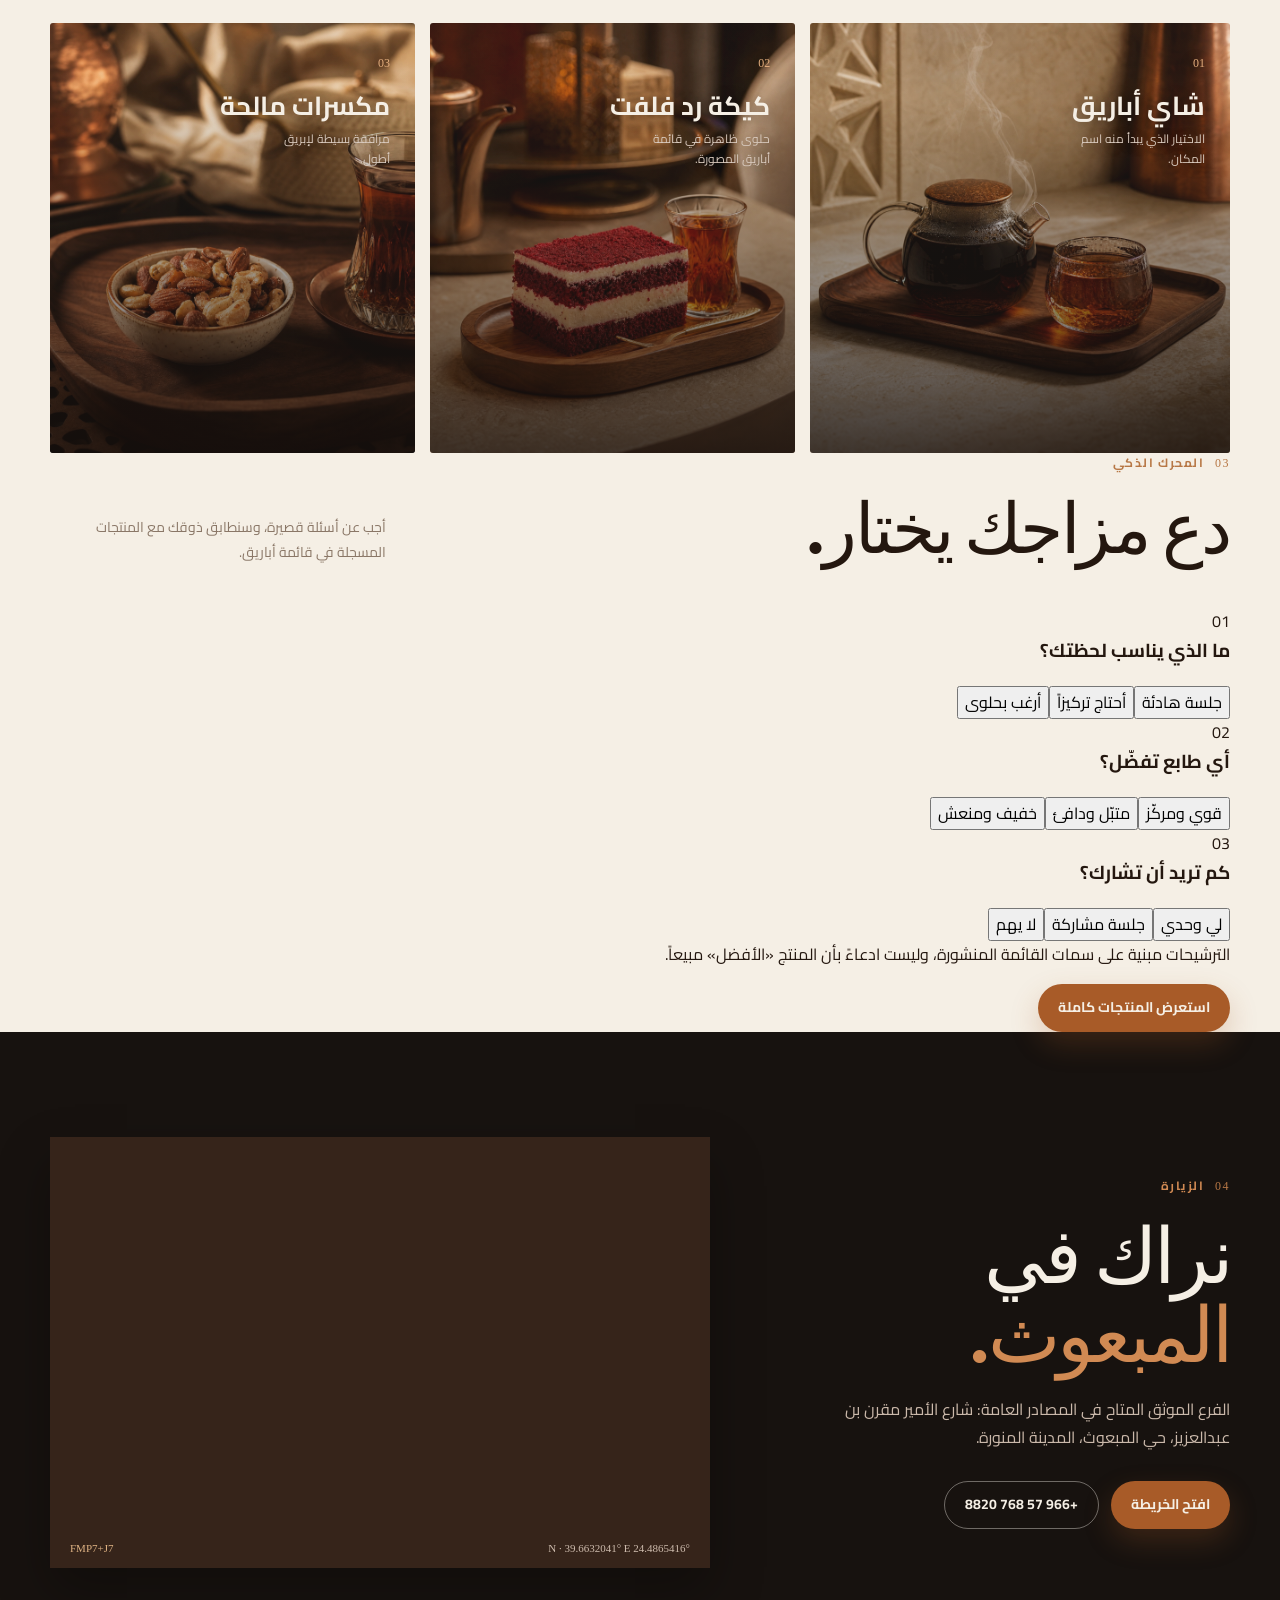
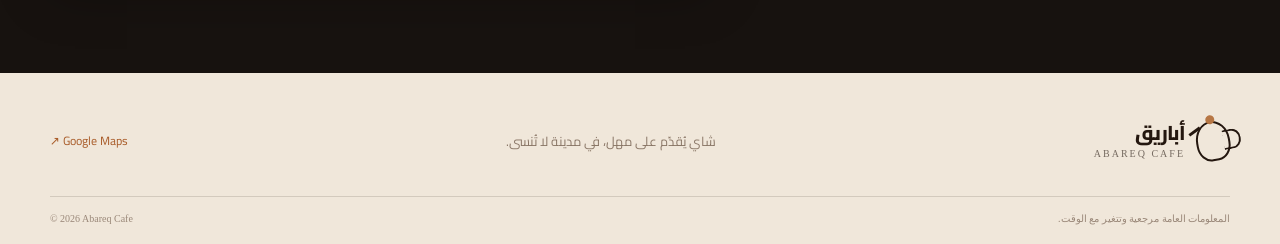
==== commit 59983997: "feat: add explainable smart matcher entry point" ====
--- a/index.html
+++ b/index.html
@@ -21,7 +21,7 @@
       </a>
       <button class="menu-toggle" id="menuToggle" type="button" aria-expanded="false" aria-controls="siteNav" aria-label="فتح القائمة">☰</button>
       <nav class="nav-links" id="siteNav" aria-label="التنقل الرئيسي">
-        <a href="#menu" data-i18n="navMenu">القائمة</a>
+        <a href="products.html" data-i18n="navMenu">القائمة</a>
         <a href="#story" data-i18n="navStory">الحكاية</a>
         <a href="#visit" data-i18n="navVisit">الزيارة</a>
       </nav>
@@ -40,7 +40,7 @@
           <h1 data-i18n="heroTitle">حين يصبح<br /><em>الشاي مجلساً.</em></h1>
           <p class="hero-copy" data-i18n="heroCopy">إبريق دافئ، ضوء كهرماني، ووقت لا يحتاج إلى استعجال.</p>
           <div class="hero-actions">
-            <a class="button button-primary" href="#menu" data-i18n="viewMenu">شاهد القائمة</a>
+            <a class="button button-primary" href="products.html" data-i18n="viewMenu">شاهد القائمة</a>
             <a class="text-link" href="tel:+966577688820" data-i18n="callNow">اتصل الآن <span>↗</span></a>
           </div>
           <div class="hero-note"><span class="status-dot"></span><span data-i18n="openNote">الفرع الموثق في المبعوث · مفتوح حسب ساعات المحل المعتمدة</span></div>
@@ -76,11 +76,17 @@
         </div>
       </section>
 
-      <section class="menu-section section container" id="menu">
-        <div class="section-heading"><div><div class="section-kicker"><span>03</span><span data-i18n="menuKicker">القائمة</span></div><h2 data-i18n="menuTitle">اختر مزاجك.</h2></div><p data-i18n="menuNote">الأسعار الحالية مأخوذة من صور القائمة العامة وتحتاج اعتماد المحل قبل النشر النهائي.</p></div>
-        <div class="menu-toolbar"><div class="menu-tabs" role="tablist" aria-label="تصنيف القائمة"><button class="menu-tab active" role="tab" aria-selected="true" data-filter="all" data-i18n="all">الكل</button><button class="menu-tab" role="tab" aria-selected="false" data-filter="tea" data-i18n="tea">الشاي</button><button class="menu-tab" role="tab" aria-selected="false" data-filter="coffee" data-i18n="coffee">القهوة</button><button class="menu-tab" role="tab" aria-selected="false" data-filter="dessert" data-i18n="desserts">الحلويات</button><button class="menu-tab" role="tab" aria-selected="false" data-filter="snack" data-i18n="extras">الإضافات</button></div><label class="search-box"><span aria-hidden="true">⌕</span><input id="menuSearch" type="search" placeholder="ابحث في القائمة" data-i18n-placeholder="searchPlaceholder" aria-label="البحث في القائمة" /></label></div>
-        <div id="menuGrid" class="menu-grid" aria-live="polite"></div>
-        <p id="menuEmpty" class="empty-state" hidden data-i18n="noResults">لا توجد منتجات مطابقة لهذا البحث.</p>
+      <section class="recommender-section section-cream" id="menu">
+        <div class="container">
+          <div class="section-heading"><div><div class="section-kicker"><span>03</span><span data-i18n="recommenderKicker">المحرك الذكي</span></div><h2 data-i18n="recommenderTitle">دع مزاجك يختار.</h2></div><p data-i18n="recommenderNote">أجب عن أسئلة قصيرة، وسنطابق ذوقك مع المنتجات المسجلة في قائمة أباريق.</p></div>
+          <div class="recommendation-panel" id="recommendationPanel">
+            <div class="recommendation-question" data-question="1"><span class="question-step">01</span><h3 data-i18n="questionMood">ما الذي يناسب لحظتك؟</h3><div class="choice-grid"><button type="button" data-answer="mood" data-value="calm" data-i18n="moodCalm">جلسة هادئة</button><button type="button" data-answer="mood" data-value="energy" data-i18n="moodEnergy">أحتاج تركيزاً</button><button type="button" data-answer="mood" data-value="sweet" data-i18n="moodSweet">أرغب بحلوى</button></div></div>
+            <div class="recommendation-question" data-question="2"><span class="question-step">02</span><h3 data-i18n="questionTaste">أي طابع تفضّل؟</h3><div class="choice-grid"><button type="button" data-answer="taste" data-value="strong" data-i18n="tasteStrong">قوي ومركّز</button><button type="button" data-answer="taste" data-value="spiced" data-i18n="tasteSpiced">متبّل ودافئ</button><button type="button" data-answer="taste" data-value="fresh" data-i18n="tasteFresh">خفيف ومنعش</button></div></div>
+            <div class="recommendation-question" data-question="3"><span class="question-step">03</span><h3 data-i18n="questionAmount">كم تريد أن تشارك؟</h3><div class="choice-grid"><button type="button" data-answer="amount" data-value="solo" data-i18n="amountSolo">لي وحدي</button><button type="button" data-answer="amount" data-value="share" data-i18n="amountShare">جلسة مشاركة</button><button type="button" data-answer="amount" data-value="any" data-i18n="amountAny">لا يهم</button></div></div>
+            <div class="recommendation-result" id="recommendationResult" aria-live="polite" hidden></div>
+          </div>
+          <div class="recommendation-footer"><p data-i18n="recommendationDisclaimer">الترشيحات مبنية على سمات القائمة المنشورة، وليست ادعاءً بأن المنتج «الأفضل» مبيعاً.</p><a class="button button-primary" href="products.html" data-i18n="browseAllProducts">استعرض المنتجات كاملة</a></div>
+        </div>
       </section>
 
       <section class="visit section-dark" id="visit">
--- a/styles.css
+++ b/styles.css
@@ -3,3 +3,20 @@
 *{box-sizing:border-box}html{scroll-behavior:smooth}body{margin:0;background:var(--white);color:var(--ink);font-family:Cairo,system-ui,sans-serif;line-height:1.7}a{color:inherit;text-decoration:none}button,input{font:inherit}.container{width:min(1180px,calc(100% - 40px));margin-inline:auto}.site-header{height:78px;padding:0 max(20px,calc((100vw - 1180px)/2));display:flex;align-items:center;justify-content:space-between;background:rgba(255,250,242,.94);border-bottom:1px solid var(--line);position:sticky;top:0;z-index:20;backdrop-filter:blur(18px)}.brand{display:flex;align-items:center;gap:11px;direction:rtl}.brand b{display:block;font-size:20px;line-height:1;font-weight:800;letter-spacing:-.05em}.brand small{display:block;font:10px Georgia,serif;letter-spacing:.2em;margin-top:5px;opacity:.6;direction:ltr}.brand-mark{width:34px;height:40px;display:inline-block;position:relative;border:2px solid var(--ink);border-radius:58% 58% 48% 48%;transform:rotate(-10deg)}.brand-mark:before{content:"";position:absolute;right:-13px;top:9px;width:16px;height:16px;border:2px solid var(--ink);border-left:0;border-radius:0 50% 50% 0}.brand-mark:after{content:"";position:absolute;left:-8px;top:4px;width:13px;height:3px;background:var(--ink);transform:rotate(-26deg)}.brand-mark span{position:absolute;width:9px;height:9px;border-radius:50%;background:var(--copper);top:-8px;left:11px}.nav-links{display:flex;gap:34px;font-size:14px;color:#6b594d}.nav-links a{transition:color .18s ease}.nav-links a:hover{color:var(--tea)}.header-actions{display:flex;gap:10px;align-items:center}.lang-toggle{border:0;background:transparent;color:var(--tea);font-weight:800;font-size:12px;letter-spacing:.08em;padding:10px}.button{display:inline-flex;align-items:center;justify-content:center;min-height:48px;padding:0 20px;border-radius:999px;font-size:14px;font-weight:700;transition:transform .18s var(--ease),background .18s var(--ease),color .18s var(--ease);cursor:pointer}.button:active{transform:scale(.97)}.button-small{min-height:40px;padding-inline:17px;background:var(--ink);color:var(--cream);font-size:12px}.button-primary{background:var(--tea);color:var(--cream);box-shadow:0 12px 28px rgba(168,91,40,.25)}.button-primary:hover{background:#c07032;transform:translateY(-2px)}.button-ghost{border:1px solid rgba(255,250,242,.38);color:var(--cream)}.button-ghost:hover{background:rgba(255,250,242,.1)}.section{padding-block:110px}.section-dark{background:var(--espresso);color:var(--cream)}.section-cream{background:var(--cream)}.hero{min-height:700px;position:relative;overflow:hidden;display:flex;align-items:center}.hero-image{position:absolute;inset:0;background:url('assets/hero.jpg') center/cover no-repeat;opacity:.9}.hero-overlay{position:absolute;inset:0;background:linear-gradient(90deg,rgba(23,18,15,.96) 0%,rgba(23,18,15,.78) 34%,rgba(23,18,15,.12) 78%),linear-gradient(0deg,rgba(23,18,15,.32),transparent 45%)}.hero-content{position:relative;z-index:1;padding-block:125px}.eyebrow,.section-kicker{font-size:12px;letter-spacing:.12em;color:var(--copper);font-weight:700;display:flex;align-items:center;gap:11px}.eyebrow:before{content:"";width:30px;height:1px;background:var(--copper)}h1,h2,h3,p{margin-top:0}h1,h2{font-family:"DM Serif Display",Georgia,serif;font-weight:400;line-height:1.04;letter-spacing:-.035em}h1{font-size:clamp(56px,8vw,104px);margin:22px 0 25px;max-width:720px}h1 em,h2 em{color:#d18a53;font-style:normal}.hero-copy{font-size:18px;max-width:365px;color:#d3c2b2;margin-bottom:34px}.hero-actions{display:flex;align-items:center;gap:25px}.text-link{font-size:14px;font-weight:700;color:#eadccf}.text-link span{color:var(--copper);margin-inline-start:7px}.hero-note{margin-top:85px;display:flex;align-items:center;gap:9px;color:#ae9b8d;font-size:12px}.status-dot{display:inline-block;width:7px;height:7px;background:#d18a53;border-radius:50%;box-shadow:0 0 0 5px rgba(209,138,83,.12)}.hero-vertical{position:absolute;right:30px;bottom:50px;writing-mode:vertical-rl;transform:rotate(180deg);font:10px Georgia,serif;letter-spacing:.25em;color:rgba(255,250,242,.4)}.trust-strip{background:#2b1d14;color:var(--cream);border-top:1px solid rgba(255,255,255,.08)}.trust-grid{display:grid;grid-template-columns:1.3fr 1fr 1fr 1.5fr;align-items:center;min-height:106px;gap:22px}.trust-grid>div{display:flex;align-items:center;gap:10px;border-left:1px solid rgba(255,255,255,.12);padding-left:20px}.metric-value{font:30px "DM Serif Display",Georgia,serif;color:#efd3b7}.stars{font-size:12px;letter-spacing:2px;color:var(--copper)}.metric-label{font-size:11px;color:#b9a89b}.trust-link{font-size:12px;color:#dfb384;text-align:left}.section-kicker span:first-child{font:12px Georgia,serif;color:var(--copper)}.story-grid{display:grid;grid-template-columns:1fr 1fr;gap:80px;margin-top:38px}.story h2{font-size:clamp(45px,5.4vw,78px);margin:0}.story-copy{max-width:470px;font-size:19px;color:#59483d;padding-top:13px}.story-copy .muted{color:var(--muted);font-size:14px;border-top:1px solid var(--line);padding-top:24px;margin-top:30px}.section-heading{display:flex;justify-content:space-between;gap:35px;align-items:end;margin-bottom:43px}.section-heading h2{font-size:clamp(45px,5.5vw,74px);margin:18px 0 0}.section-heading>p{max-width:350px;color:var(--muted);font-size:14px;margin:0}.feature-grid{display:grid;grid-template-columns:1.15fr 1fr 1fr;gap:15px}.feature-card{min-height:430px;position:relative;overflow:hidden;color:var(--cream);display:flex;flex-direction:column;justify-content:space-between;padding:25px;border-radius:3px}.feature-card img{position:absolute;inset:0;width:100%;height:100%;object-fit:cover;z-index:0;transition:transform .6s var(--ease)}.feature-card:hover img{transform:scale(1.05)}.feature-card:after{content:"";position:absolute;inset:0;background:linear-gradient(0deg,rgba(23,18,15,.9),rgba(23,18,15,.04) 75%)}.feature-card>div{position:relative;z-index:1}.feature-card h3{font-size:26px;margin:8px 0 1px}.feature-card p{font-size:12px;color:#d8c9bd;margin:0}.card-number{font:12px Georgia,serif;color:#e3ad7d}.menu-section{padding-block:112px}.menu-toolbar{display:flex;justify-content:space-between;align-items:center;gap:20px;border-bottom:1px solid var(--line);padding-bottom:18px;margin-bottom:29px}.menu-tabs{display:flex;gap:5px;flex-wrap:wrap}.menu-tab{border:0;background:transparent;color:#8a7767;padding:9px 14px;border-radius:999px;font-size:12px;cursor:pointer}.menu-tab.active,.menu-tab:hover{background:var(--ink);color:var(--cream)}.search-box{display:flex;align-items:center;gap:7px;color:var(--tea);border-bottom:1px solid var(--line);padding:4px 0}.search-box input{border:0;outline:0;background:transparent;min-width:130px;color:var(--ink);font-size:12px}.menu-grid{display:grid;grid-template-columns:repeat(3,1fr);gap:0 26px}.menu-item{display:flex;justify-content:space-between;gap:16px;padding:18px 0;border-bottom:1px solid var(--line)}.menu-item h3{font-size:15px;margin:0 0 2px}.menu-item p{font-size:11px;color:var(--muted);margin:0}.price{color:var(--tea);font-weight:800;font-size:14px;white-space:nowrap}.empty-state{text-align:center;color:var(--muted);padding:35px}.visit{padding-block:105px}.visit-grid{display:grid;grid-template-columns:.8fr 1.2fr;align-items:center;gap:80px}.section-kicker.light{color:#d18a53}.visit h2{font-size:clamp(55px,6vw,86px);margin:20px 0}.visit-copy{color:#cbb9ab;max-width:390px;font-size:16px}.visit-actions{display:flex;gap:12px;margin-top:30px;flex-wrap:wrap}.map-card{background:#36241a;padding:12px;box-shadow:0 24px 50px rgba(0,0,0,.28)}.map-card iframe{display:block;width:100%;height:380px;border:0;filter:sepia(.22) saturate(.75) contrast(1.04)}.map-caption{display:flex;justify-content:space-between;gap:10px;padding:13px 8px 2px;font:11px Georgia,serif;color:#cdbbad}.map-caption b{font-weight:400;color:#dfb384}.site-footer{background:#f0e7da;padding:48px 0 20px}.footer-grid{display:flex;align-items:center;justify-content:space-between;gap:20px}.footer-grid p{font-size:13px;color:var(--muted);margin:0}.footer-grid>a{font-size:12px;color:var(--tea)}.footer-bottom{border-top:1px solid var(--line);margin-top:35px;padding-top:16px;display:flex;justify-content:space-between;color:#9a8879;font:10px Georgia,serif;direction:ltr}.footer-bottom span:last-child{direction:rtl}
 @media (max-width:800px){.site-header{height:68px}.nav-links{display:none}.container{width:min(100% - 30px,620px)}.hero{min-height:680px}.hero-content{padding-block:105px 80px}.hero-overlay{background:linear-gradient(90deg,rgba(23,18,15,.94),rgba(23,18,15,.48)),linear-gradient(0deg,rgba(23,18,15,.45),transparent 55%)}.hero-vertical{display:none}.trust-grid{grid-template-columns:1fr 1fr;gap:0;padding-block:14px}.trust-grid>div{min-height:58px;padding:10px 0;border-left:0;border-bottom:1px solid rgba(255,255,255,.1)}.trust-link{grid-column:span 2;padding:16px 0 5px;text-align:right}.story-grid,.visit-grid{grid-template-columns:1fr;gap:28px}.section{padding-block:80px}.section-heading{display:block}.section-heading>p{margin-top:18px}.feature-grid{grid-template-columns:1fr}.feature-card{min-height:320px}.menu-toolbar{display:block}.menu-tabs{margin-bottom:15px;overflow:auto;flex-wrap:nowrap}.menu-tab{white-space:nowrap}.search-box{width:100%}.menu-grid{grid-template-columns:1fr}.visit-grid{gap:45px}.map-card iframe{height:300px}.footer-grid{align-items:flex-start;flex-direction:column}.footer-bottom{display:block;line-height:2}.footer-bottom span{display:block}.footer-bottom span:last-child{direction:rtl}.hero-actions{flex-wrap:wrap}}
 @media (prefers-reduced-motion:reduce){html{scroll-behavior:auto}*,*:before,*:after{transition-duration:.01ms!important}}
+
+/* Abareq interaction layer: restrained motion, warm depth, and accessible focus states. */
+.skip-link{position:fixed;inset-inline-start:16px;top:12px;z-index:100;padding:10px 15px;background:var(--cream);color:var(--ink);border-radius:999px;transform:translateY(-160%);transition:transform .2s var(--ease)}.skip-link:focus{transform:translateY(0)}
+.scroll-progress{position:fixed;inset:0 0 auto 0;height:3px;width:0;background:linear-gradient(90deg,var(--copper),#e7b07b);z-index:60;transform-origin:left center;transition:width .08s linear}
+.menu-toggle{display:none;border:1px solid var(--line);background:var(--white);color:var(--ink);width:42px;height:42px;border-radius:50%;font-size:20px;line-height:1;transition:background .18s var(--ease),transform .18s var(--ease)}.menu-toggle:active{transform:scale(.94)}
+.back-to-top{position:fixed;inset-inline-end:20px;bottom:22px;z-index:18;width:44px;height:44px;border:1px solid rgba(255,250,242,.25);border-radius:50%;background:var(--ink);color:var(--cream);font-size:20px;opacity:0;pointer-events:none;transform:translateY(10px);transition:opacity .22s var(--ease),transform .22s var(--ease),background .18s var(--ease)}.back-to-top.is-visible{opacity:1;pointer-events:auto;transform:translateY(0)}.back-to-top:hover{background:var(--tea)}
+:focus-visible{outline:3px solid #e0a36d;outline-offset:4px}.nav-links a,.trust-link,.text-link,.footer-grid>a{transition:color .18s var(--ease),transform .18s var(--ease)}.nav-links a:hover,.trust-link:hover,.text-link:hover,.footer-grid>a:hover{transform:translateY(-1px)}
+.reveal{opacity:0;transform:translateY(22px);transition:opacity .7s var(--ease),transform .7s var(--ease)}.reveal.is-visible{opacity:1;transform:none}.menu-item{transition:background .2s var(--ease),transform .2s var(--ease),padding-inline .2s var(--ease)}.menu-item:hover{background:rgba(168,91,40,.06);transform:translateX(-5px);padding-inline:12px}.menu-tab{transition:background .2s var(--ease),color .2s var(--ease),transform .2s var(--ease)}.menu-tab:active{transform:scale(.96)}.feature-card,.map-card{transition:transform .3s var(--ease),box-shadow .3s var(--ease)}.feature-card:hover{transform:translateY(-5px);box-shadow:0 18px 36px rgba(36,23,15,.2)}.map-card:hover{transform:translateY(-4px);box-shadow:0 30px 60px rgba(0,0,0,.34)}
+@media (max-width:800px){.menu-toggle{display:inline-flex;align-items:center;justify-content:center;order:2}.site-header .brand{order:1}.header-actions{order:3}.site-header{position:sticky}.nav-links{position:absolute;top:calc(100% + 8px);inset-inline:15px;display:flex;flex-direction:column;gap:4px;padding:10px;background:rgba(255,250,242,.98);border:1px solid var(--line);box-shadow:0 18px 35px rgba(36,23,15,.15);border-radius:18px;opacity:0;visibility:hidden;transform:translateY(-8px);transition:opacity .2s var(--ease),transform .2s var(--ease),visibility .2s}.nav-links.is-open{opacity:1;visibility:visible;transform:none}.nav-links a{padding:10px 12px;border-radius:10px}.nav-links a:hover{background:rgba(168,91,40,.08)}.header-actions .button-small{display:none}.back-to-top{inset-inline-end:15px;bottom:15px}}
+@media (prefers-reduced-motion:reduce){.reveal{opacity:1;transform:none}.feature-card:hover,.map-card:hover,.menu-item:hover{transform:none}.scroll-progress{transition:none}}
+
+/* Mobile refinement: balanced Arabic/English wrapping, stronger image contrast, and touch-safe spacing. */
+html,body{overflow-x:hidden}.feature-card{isolation:isolate;overflow:hidden}.feature-card img{opacity:.92;z-index:-2}.feature-card:after{z-index:-1;background:linear-gradient(180deg,rgba(20,13,10,.05) 18%,rgba(20,13,10,.78) 100%);pointer-events:none}.feature-card>div{text-shadow:0 2px 16px rgba(0,0,0,.45)}.feature-card h3,.feature-card p{max-width:18ch}.section-heading h2,.hero-content h1{text-wrap:balance;overflow-wrap:break-word}.section-heading>p{max-width:42ch;line-height:1.8}
+.menu-item{align-items:flex-start;min-width:0}.menu-item>div:first-child{min-width:0;flex:1}.menu-item h3{line-height:1.45;overflow-wrap:anywhere;text-wrap:balance}.price{flex:0 0 auto;max-width:46%;white-space:normal;text-align:end;line-height:1.4;overflow-wrap:anywhere}
+@media (max-width:800px){.hero-content h1{font-size:clamp(46px,13vw,78px);line-height:1.04;max-width:10ch}.hero-content p{max-width:28ch;line-height:1.85}.section-heading h2{font-size:clamp(42px,11vw,68px);line-height:1.02;max-width:10ch}.section-heading>p{max-width:34ch}.feature-card{min-height:300px}.feature-card>div:last-child{padding:24px}.feature-card h3{font-size:clamp(24px,7vw,34px);line-height:1.15}.menu-grid{gap:0 16px}.menu-item{gap:12px;padding-block:16px}.menu-item h3{font-size:clamp(14px,4vw,17px)}.price{font-size:clamp(12px,3.4vw,14px);max-width:44%}.menu-toolbar{gap:14px}.menu-tabs{padding-bottom:6px;scrollbar-width:none}.menu-tabs::-webkit-scrollbar{display:none}.search-box input{font-size:16px}.visit-copy{line-height:1.9}}
+@media (max-width:420px){.container{width:min(100% - 24px,620px)}.hero-content{padding-inline:4px}.hero-actions .button{width:100%;justify-content:center}.menu-item{gap:8px}.price{max-width:42%}.brand{min-width:0}.brand>span:last-child{min-width:0}.brand b{font-size:18px}.header-actions{min-width:0}}
+@media (max-width:360px){.site-header{padding-inline:12px}.brand{gap:7px}.brand-mark{width:29px;height:35px}.brand b{font-size:16px}.brand small{font-size:8px;letter-spacing:.12em}.menu-toggle{width:38px;height:38px}.menu-item{display:grid;grid-template-columns:minmax(0,1fr) auto;align-items:start}.menu-item h3{font-size:14px;overflow-wrap:break-word}.price{max-width:88px;font-size:12px}.section-heading>p{font-size:13px}.hero-content h1{font-size:clamp(42px,14vw,58px)}}
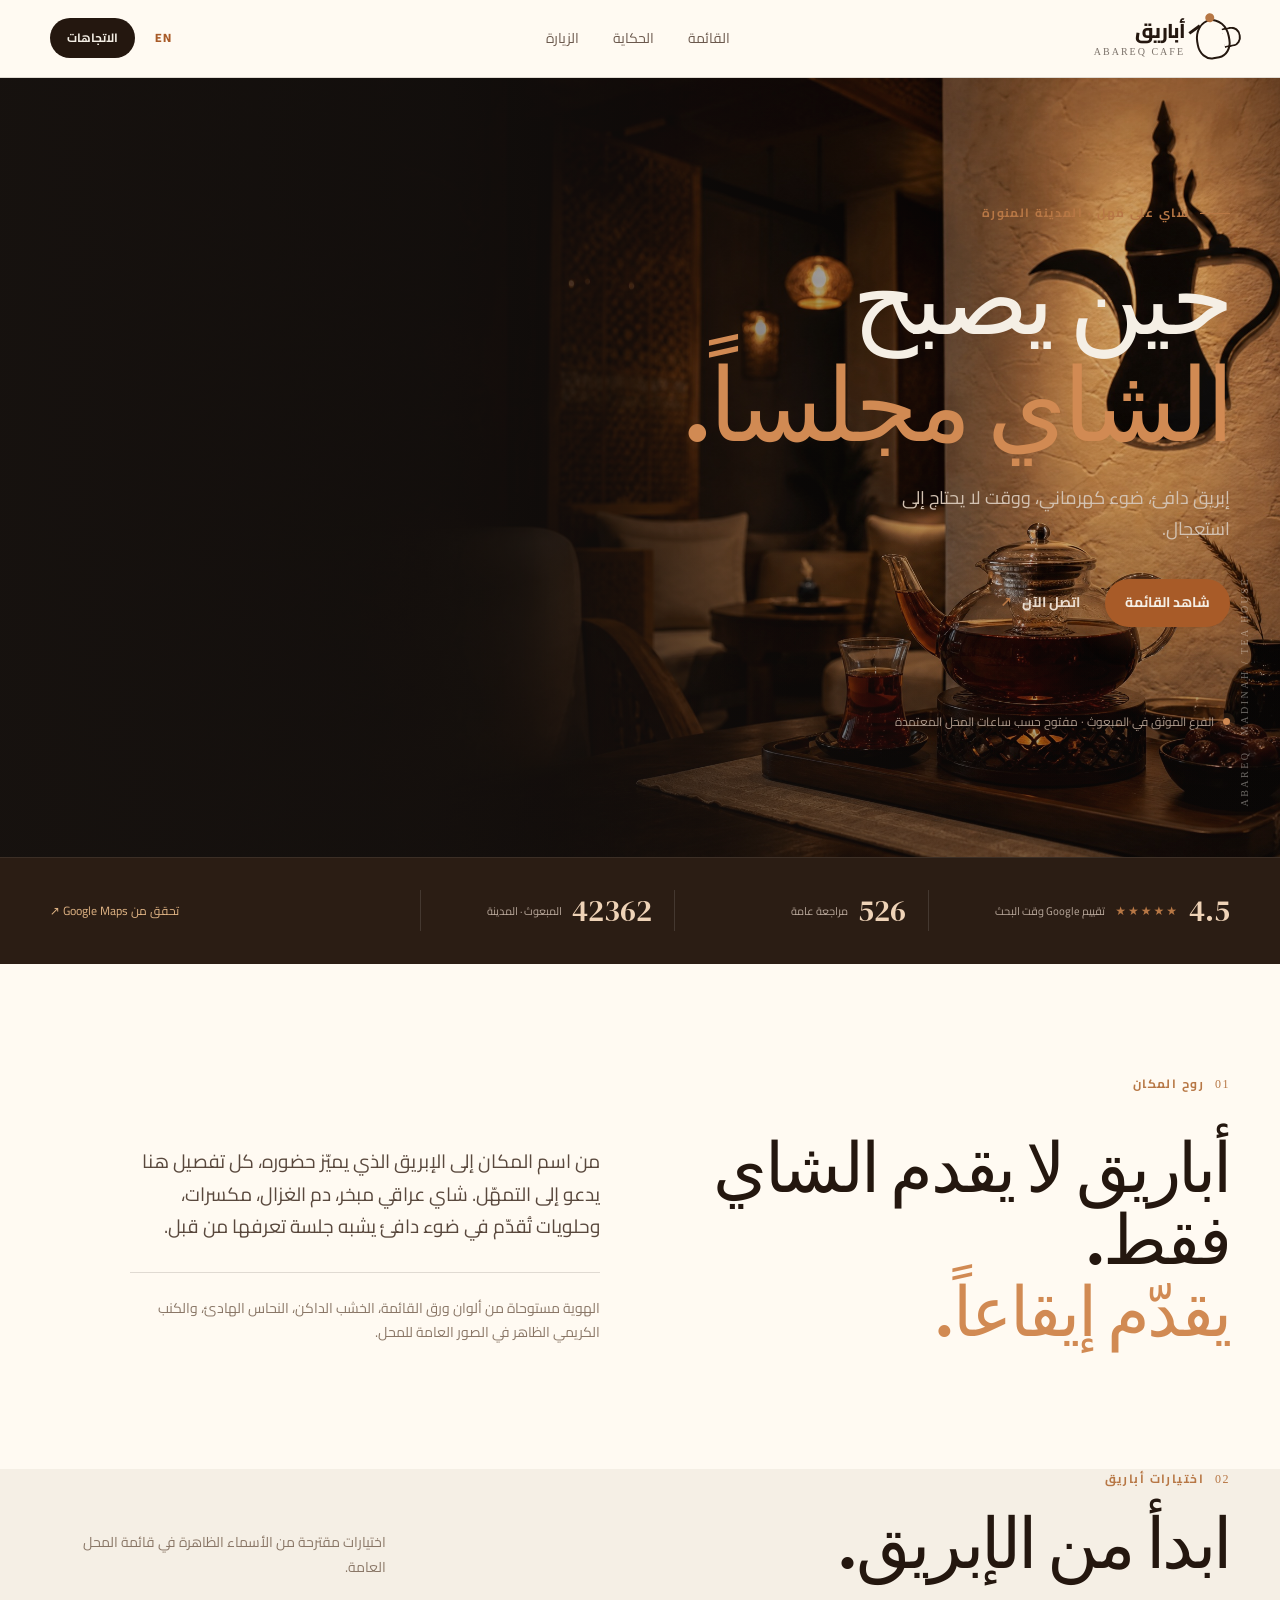
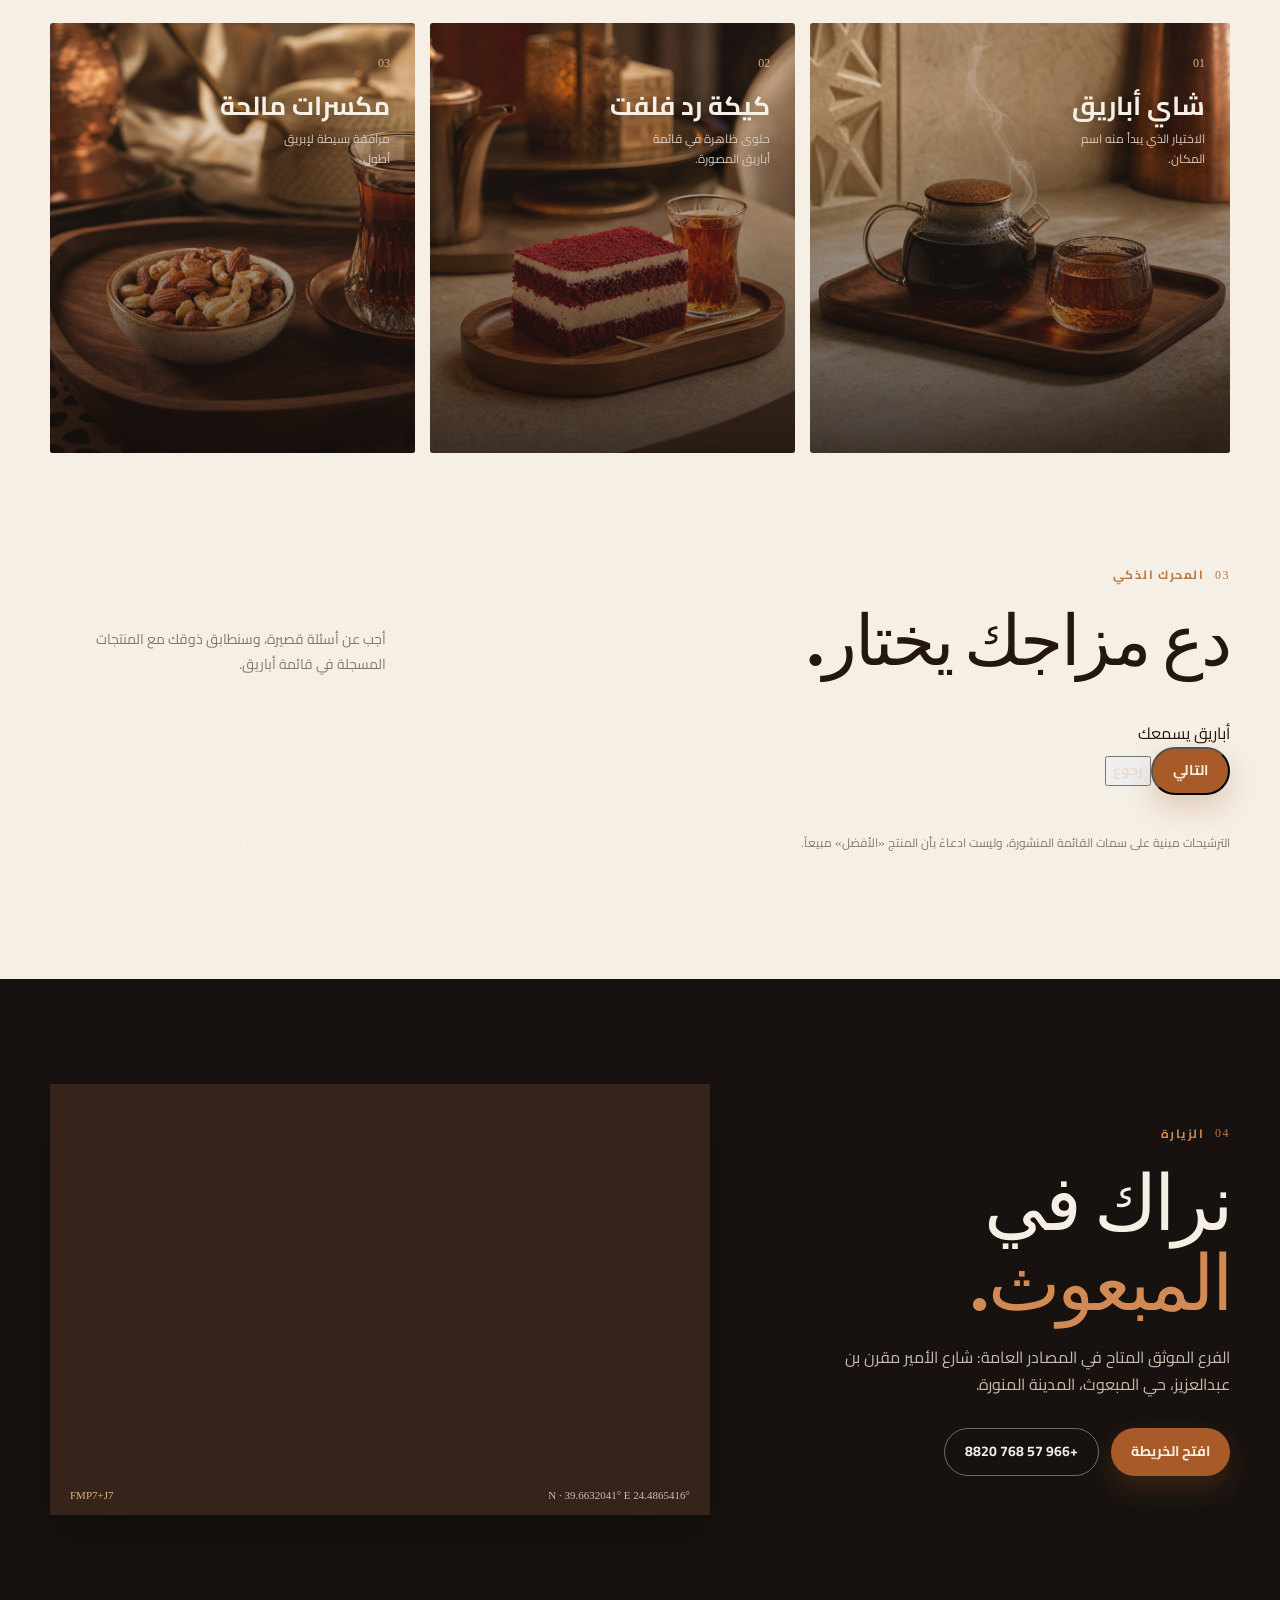
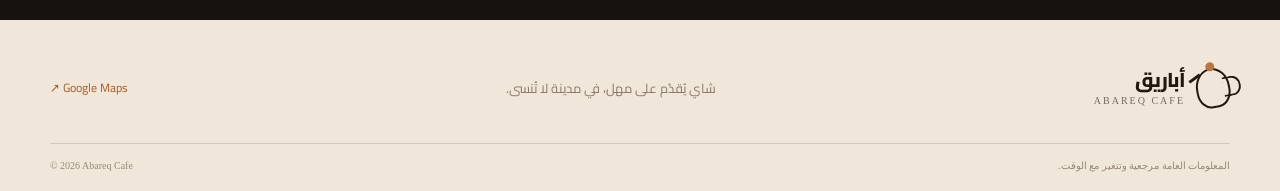
==== commit f1b989f6: "feat: redesign matcher as conversational flow" ====
--- a/index.html
+++ b/index.html
@@ -78,14 +78,14 @@
 
       <section class="recommender-section section-cream" id="menu">
         <div class="container">
-          <div class="section-heading"><div><div class="section-kicker"><span>03</span><span data-i18n="recommenderKicker">المحرك الذكي</span></div><h2 data-i18n="recommenderTitle">دع مزاجك يختار.</h2></div><p data-i18n="recommenderNote">أجب عن أسئلة قصيرة، وسنطابق ذوقك مع المنتجات المسجلة في قائمة أباريق.</p></div>
-          <div class="recommendation-panel" id="recommendationPanel">
-            <div class="recommendation-question" data-question="1"><span class="question-step">01</span><h3 data-i18n="questionMood">ما الذي يناسب لحظتك؟</h3><div class="choice-grid"><button type="button" data-answer="mood" data-value="calm" data-i18n="moodCalm">جلسة هادئة</button><button type="button" data-answer="mood" data-value="energy" data-i18n="moodEnergy">أحتاج تركيزاً</button><button type="button" data-answer="mood" data-value="sweet" data-i18n="moodSweet">أرغب بحلوى</button></div></div>
-            <div class="recommendation-question" data-question="2"><span class="question-step">02</span><h3 data-i18n="questionTaste">أي طابع تفضّل؟</h3><div class="choice-grid"><button type="button" data-answer="taste" data-value="strong" data-i18n="tasteStrong">قوي ومركّز</button><button type="button" data-answer="taste" data-value="spiced" data-i18n="tasteSpiced">متبّل ودافئ</button><button type="button" data-answer="taste" data-value="fresh" data-i18n="tasteFresh">خفيف ومنعش</button></div></div>
-            <div class="recommendation-question" data-question="3"><span class="question-step">03</span><h3 data-i18n="questionAmount">كم تريد أن تشارك؟</h3><div class="choice-grid"><button type="button" data-answer="amount" data-value="solo" data-i18n="amountSolo">لي وحدي</button><button type="button" data-answer="amount" data-value="share" data-i18n="amountShare">جلسة مشاركة</button><button type="button" data-answer="amount" data-value="any" data-i18n="amountAny">لا يهم</button></div></div>
-            <div class="recommendation-result" id="recommendationResult" aria-live="polite" hidden></div>
+          <div class="section-heading"><div><div class="section-kicker"><span>03</span><span data-i18n="recommenderKicker">المحرك الذكي</span></div><h2 data-i18n="recommenderTitle">احكِ لي عن طلبك.</h2></div><p data-i18n="recommenderNote">ليست اختباراً. اكتب ما تشتهيه أو دعني أسألك سؤالاً واحداً في كل مرة.</p></div>
+          <div class="assistant-shell" id="recommendationPanel" aria-live="polite">
+            <div class="assistant-topline"><span class="assistant-pulse"></span><span data-i18n="assistantStatus">أباريق يسمعك</span><span class="assistant-time" id="assistantTime"></span></div>
+            <div class="assistant-progress"><span id="assistantProgressBar"></span></div>
+            <div class="assistant-stage" id="assistantStage"></div>
+            <div class="assistant-actions"><button class="button button-primary" id="assistantNext" type="button" data-i18n="assistantNext">التالي</button><button class="text-link assistant-back" id="assistantBack" type="button" data-i18n="assistantBack">رجوع</button></div>
           </div>
-          <div class="recommendation-footer"><p data-i18n="recommendationDisclaimer">الترشيحات مبنية على سمات القائمة المنشورة، وليست ادعاءً بأن المنتج «الأفضل» مبيعاً.</p><a class="button button-primary" href="products.html" data-i18n="browseAllProducts">استعرض المنتجات كاملة</a></div>
+          <div class="recommendation-footer"><p data-i18n="recommendationDisclaimer">الترشيحات مبنية على سمات القائمة المنشورة، وليست ادعاءً بأن المنتج «الأفضل» مبيعاً.</p><a class="button button-ghost dark-ghost" href="products.html" data-i18n="browseAllProducts">استعرض المنتجات كاملة</a></div>
         </div>
       </section>
 
--- a/styles.css
+++ b/styles.css
@@ -20,3 +20,10 @@
 @media (max-width:800px){.hero-content h1{font-size:clamp(46px,13vw,78px);line-height:1.04;max-width:10ch}.hero-content p{max-width:28ch;line-height:1.85}.section-heading h2{font-size:clamp(42px,11vw,68px);line-height:1.02;max-width:10ch}.section-heading>p{max-width:34ch}.feature-card{min-height:300px}.feature-card>div:last-child{padding:24px}.feature-card h3{font-size:clamp(24px,7vw,34px);line-height:1.15}.menu-grid{gap:0 16px}.menu-item{gap:12px;padding-block:16px}.menu-item h3{font-size:clamp(14px,4vw,17px)}.price{font-size:clamp(12px,3.4vw,14px);max-width:44%}.menu-toolbar{gap:14px}.menu-tabs{padding-bottom:6px;scrollbar-width:none}.menu-tabs::-webkit-scrollbar{display:none}.search-box input{font-size:16px}.visit-copy{line-height:1.9}}
 @media (max-width:420px){.container{width:min(100% - 24px,620px)}.hero-content{padding-inline:4px}.hero-actions .button{width:100%;justify-content:center}.menu-item{gap:8px}.price{max-width:42%}.brand{min-width:0}.brand>span:last-child{min-width:0}.brand b{font-size:18px}.header-actions{min-width:0}}
 @media (max-width:360px){.site-header{padding-inline:12px}.brand{gap:7px}.brand-mark{width:29px;height:35px}.brand b{font-size:16px}.brand small{font-size:8px;letter-spacing:.12em}.menu-toggle{width:38px;height:38px}.menu-item{display:grid;grid-template-columns:minmax(0,1fr) auto;align-items:start}.menu-item h3{font-size:14px;overflow-wrap:break-word}.price{max-width:88px;font-size:12px}.section-heading>p{font-size:13px}.hero-content h1{font-size:clamp(42px,14vw,58px)}}
+
+/* Abareq smart match + products: warm, explainable, card-first interface. */
+.recommender-section{padding-block:112px}.recommendation-panel{display:grid;grid-template-columns:repeat(3,1fr);gap:1px;background:var(--line);border:1px solid var(--line);margin-top:30px}.recommendation-question{background:var(--white);padding:28px;min-height:205px}.question-step{font:11px Georgia,serif;color:var(--copper);letter-spacing:.16em}.recommendation-question h3{font-size:21px;line-height:1.35;margin:16px 0 22px}.choice-grid{display:flex;flex-wrap:wrap;gap:8px}.choice-grid button{border:1px solid var(--line);background:transparent;color:var(--ink);border-radius:999px;padding:10px 13px;font-size:12px;transition:background .2s var(--ease),color .2s var(--ease),transform .2s var(--ease),border-color .2s var(--ease)}.choice-grid button:hover,.choice-grid button.is-selected{background:var(--ink);border-color:var(--ink);color:var(--cream);transform:translateY(-2px)}.recommendation-result{grid-column:1/-1;background:var(--espresso);color:var(--cream);padding:30px;animation:recommendation-in .4s var(--ease) both}.result-heading{display:flex;align-items:flex-start;gap:14px;margin-bottom:20px}.result-spark{color:#e4a36c;font-size:26px;line-height:1}.result-heading h3{font-family:'DM Serif Display',Georgia,serif;font-size:31px;font-weight:400;line-height:1.15;margin:5px 0 0}.result-heading .section-kicker{color:#d18a53}.recommendation-list{display:grid;grid-template-columns:repeat(5,1fr);gap:10px}.recommendation-card{border:1px solid rgba(255,250,242,.18);padding:17px;min-width:0;display:flex;flex-direction:column;justify-content:space-between;gap:20px;transition:transform .22s var(--ease),background .22s var(--ease)}.recommendation-card:hover{transform:translateY(-4px);background:rgba(255,250,242,.07)}.recommendation-rank{font:11px Georgia,serif;color:#d18a53}.recommendation-card h4{font-size:16px;line-height:1.4;margin:0 0 8px;overflow-wrap:break-word}.recommendation-card p{font-size:11px;line-height:1.8;color:#ccb9a9;margin:0}.recommendation-card .text-link{font-size:11px}.recommendation-footer{display:flex;align-items:center;justify-content:space-between;gap:24px;padding-top:24px}.recommendation-footer p{max-width:440px;color:var(--muted);font-size:12px;margin:0;line-height:1.8}.products-hero{padding-block:95px 88px}.products-hero h1{margin:22px 0 20px;max-width:600px}.products-hero p{max-width:390px;color:#d3c2b2;margin:0;font-size:17px;line-height:1.9}.products-section{padding-block:60px 110px}.products-toolbar{display:flex;align-items:center;justify-content:space-between;gap:22px;border-bottom:1px solid var(--line);padding-bottom:18px;margin-bottom:18px}.products-tabs{display:flex;flex-wrap:wrap;gap:5px}.product-tab{border:0;background:transparent;color:var(--muted);padding:9px 14px;border-radius:999px;font-size:12px;cursor:pointer;transition:background .2s var(--ease),color .2s var(--ease),transform .2s var(--ease)}.product-tab.active,.product-tab:hover{background:var(--ink);color:var(--cream)}.product-tab:active{transform:scale(.96)}.price-note{font-size:12px;color:var(--muted);line-height:1.8;margin:0 0 26px}.products-grid{display:grid;grid-template-columns:repeat(3,minmax(0,1fr));gap:14px}.product-card{background:var(--white);border:1px solid var(--line);padding:22px;min-width:0;scroll-margin-top:96px;transition:transform .25s var(--ease),box-shadow .25s var(--ease),border-color .25s var(--ease)}.product-card:hover{transform:translateY(-4px);border-color:rgba(168,91,40,.4);box-shadow:0 16px 32px rgba(36,23,15,.1)}.product-card:target{border-color:var(--copper);box-shadow:0 0 0 4px rgba(183,119,69,.12)}.product-card-top{display:flex;align-items:center;justify-content:space-between;gap:10px}.product-category{font-size:10px;color:var(--tea);font-weight:800}.product-index{font:11px Georgia,serif;color:var(--copper)}.product-card h2{font-family:'Cairo',system-ui,sans-serif;font-size:20px;line-height:1.4;font-weight:800;letter-spacing:-.03em;margin:18px 0 8px;overflow-wrap:break-word}.product-reason{font-size:12px;line-height:1.8;color:var(--muted);min-height:44px;margin:0}.product-sizes{list-style:none;padding:15px 0 0;margin:16px 0 0;border-top:1px solid var(--line)}.product-sizes li{display:flex;align-items:center;justify-content:space-between;gap:12px;padding:7px 0;font-size:12px}.product-sizes li span{color:var(--muted)}.product-sizes strong{color:var(--tea);font-size:14px;white-space:nowrap}.product-sizes small{font-size:10px;font-weight:600}.approval-note{display:inline-block;margin-top:10px;color:#9b6b49;font-size:10px}.products-page .site-footer{margin-top:0}@keyframes recommendation-in{from{opacity:0;transform:translateY(12px)}to{opacity:1;transform:none}}
+@media (max-width:900px){.recommendation-panel{grid-template-columns:1fr}.recommendation-list{grid-template-columns:repeat(2,minmax(0,1fr))}.recommendation-result{grid-column:auto}.products-grid{grid-template-columns:repeat(2,minmax(0,1fr))}.products-toolbar{display:block}.products-tabs{margin-bottom:14px;overflow:auto;flex-wrap:nowrap;scrollbar-width:none}.products-tabs::-webkit-scrollbar{display:none}.product-tab{white-space:nowrap}.products-toolbar .search-box{width:100%}}
+@media (max-width:520px){.recommender-section{padding-block:82px}.recommendation-question{padding:21px;min-height:0}.recommendation-question h3{font-size:18px}.choice-grid button{font-size:11px;padding:9px 11px}.recommendation-result{padding:22px 18px}.recommendation-list{grid-template-columns:1fr}.recommendation-footer{align-items:stretch;flex-direction:column;gap:16px}.recommendation-footer .button{width:100%}.products-hero{padding-block:70px 60px}.products-hero h1{font-size:clamp(48px,14vw,70px);line-height:1.06}.products-hero p{font-size:14px}.products-section{padding-block:40px 78px}.products-grid{grid-template-columns:repeat(2,minmax(0,1fr));gap:9px}.product-card{padding:14px}.product-card h2{font-size:16px;margin-top:14px}.product-reason{font-size:10px;line-height:1.65;min-height:50px}.product-sizes{margin-top:11px;padding-top:10px}.product-sizes li{font-size:10px;gap:6px}.product-sizes strong{font-size:12px}.price-note{font-size:11px}.products-page .site-header{padding-inline:12px}}
+@media (max-width:360px){.products-grid{gap:7px}.product-card{padding:11px}.product-card h2{font-size:14px}.product-reason{font-size:9px;min-height:56px}.product-sizes li{display:block}.product-sizes li span,.product-sizes li strong{display:block;text-align:start}.product-sizes strong{margin-top:2px}.products-page .brand b{font-size:16px}}
+@media (prefers-reduced-motion:reduce){.choice-grid button,.recommendation-card,.product-card{transition:none}.recommendation-result{animation:none}}
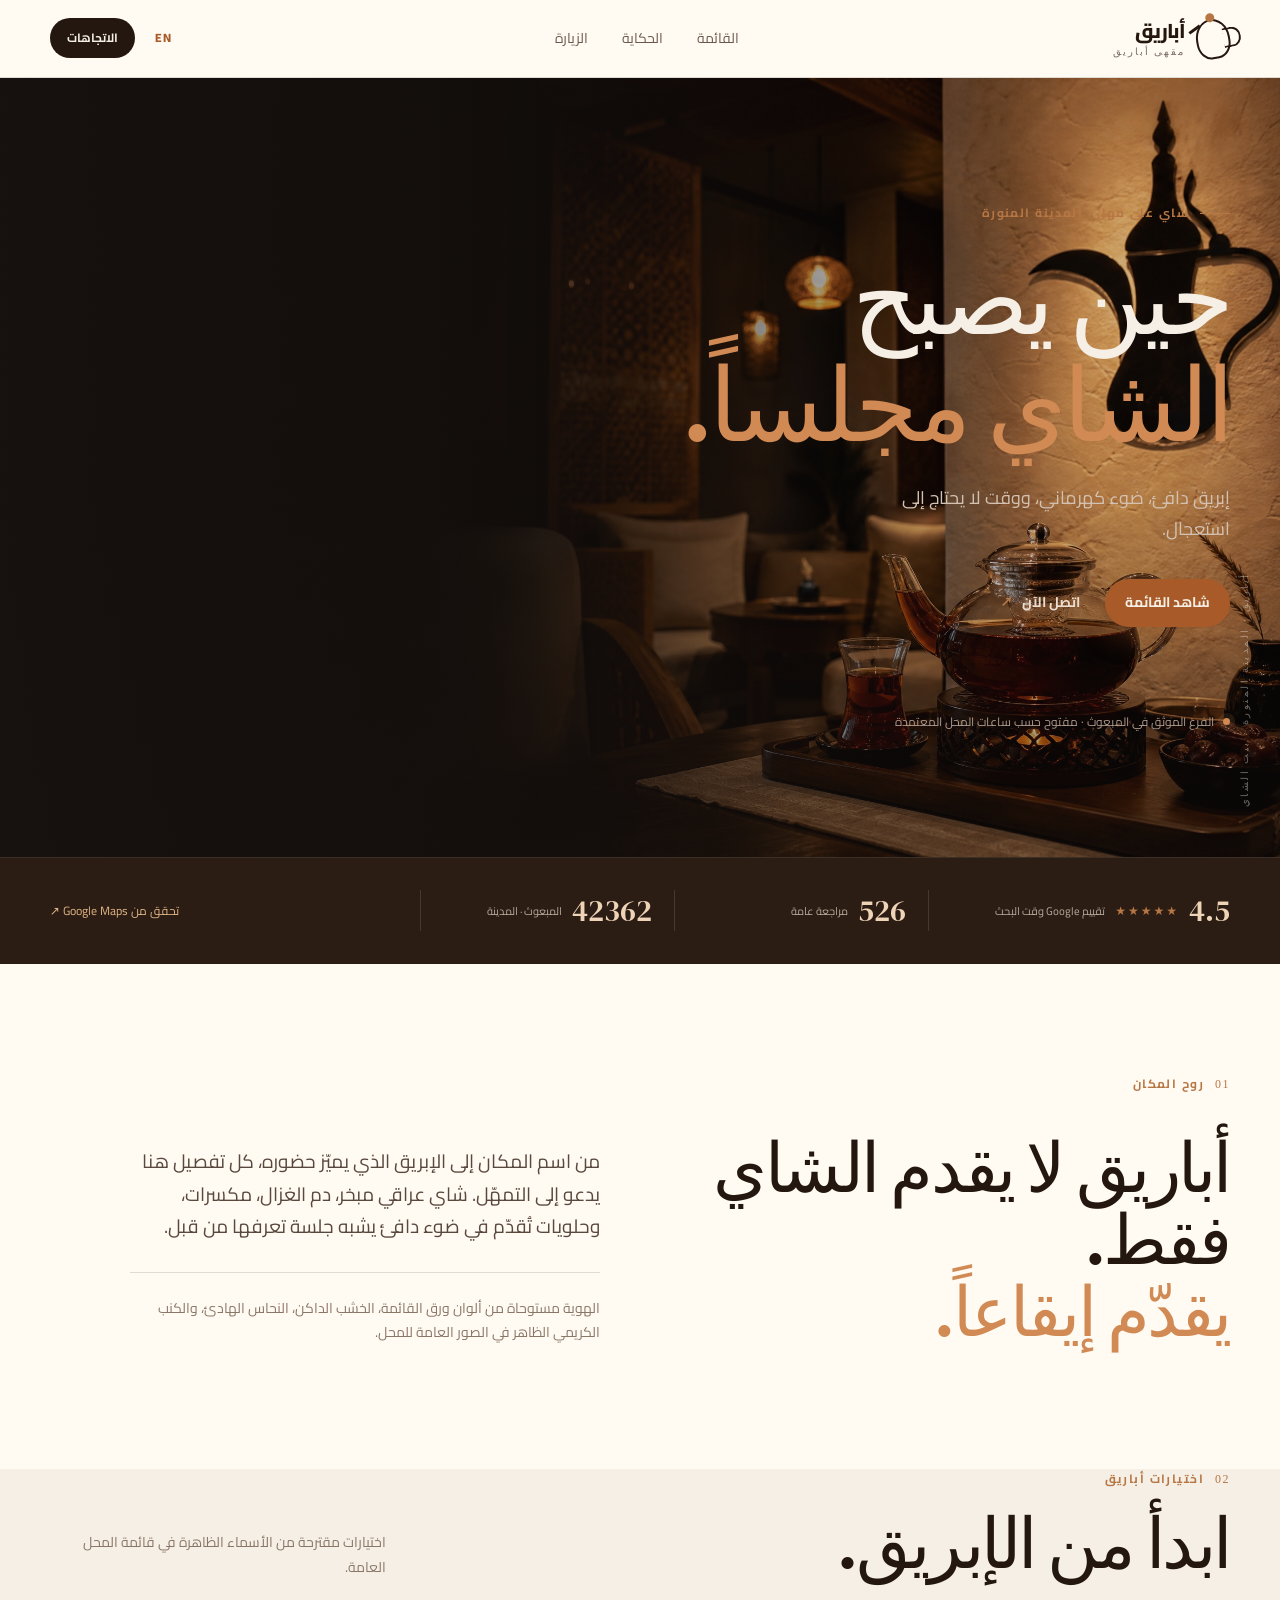
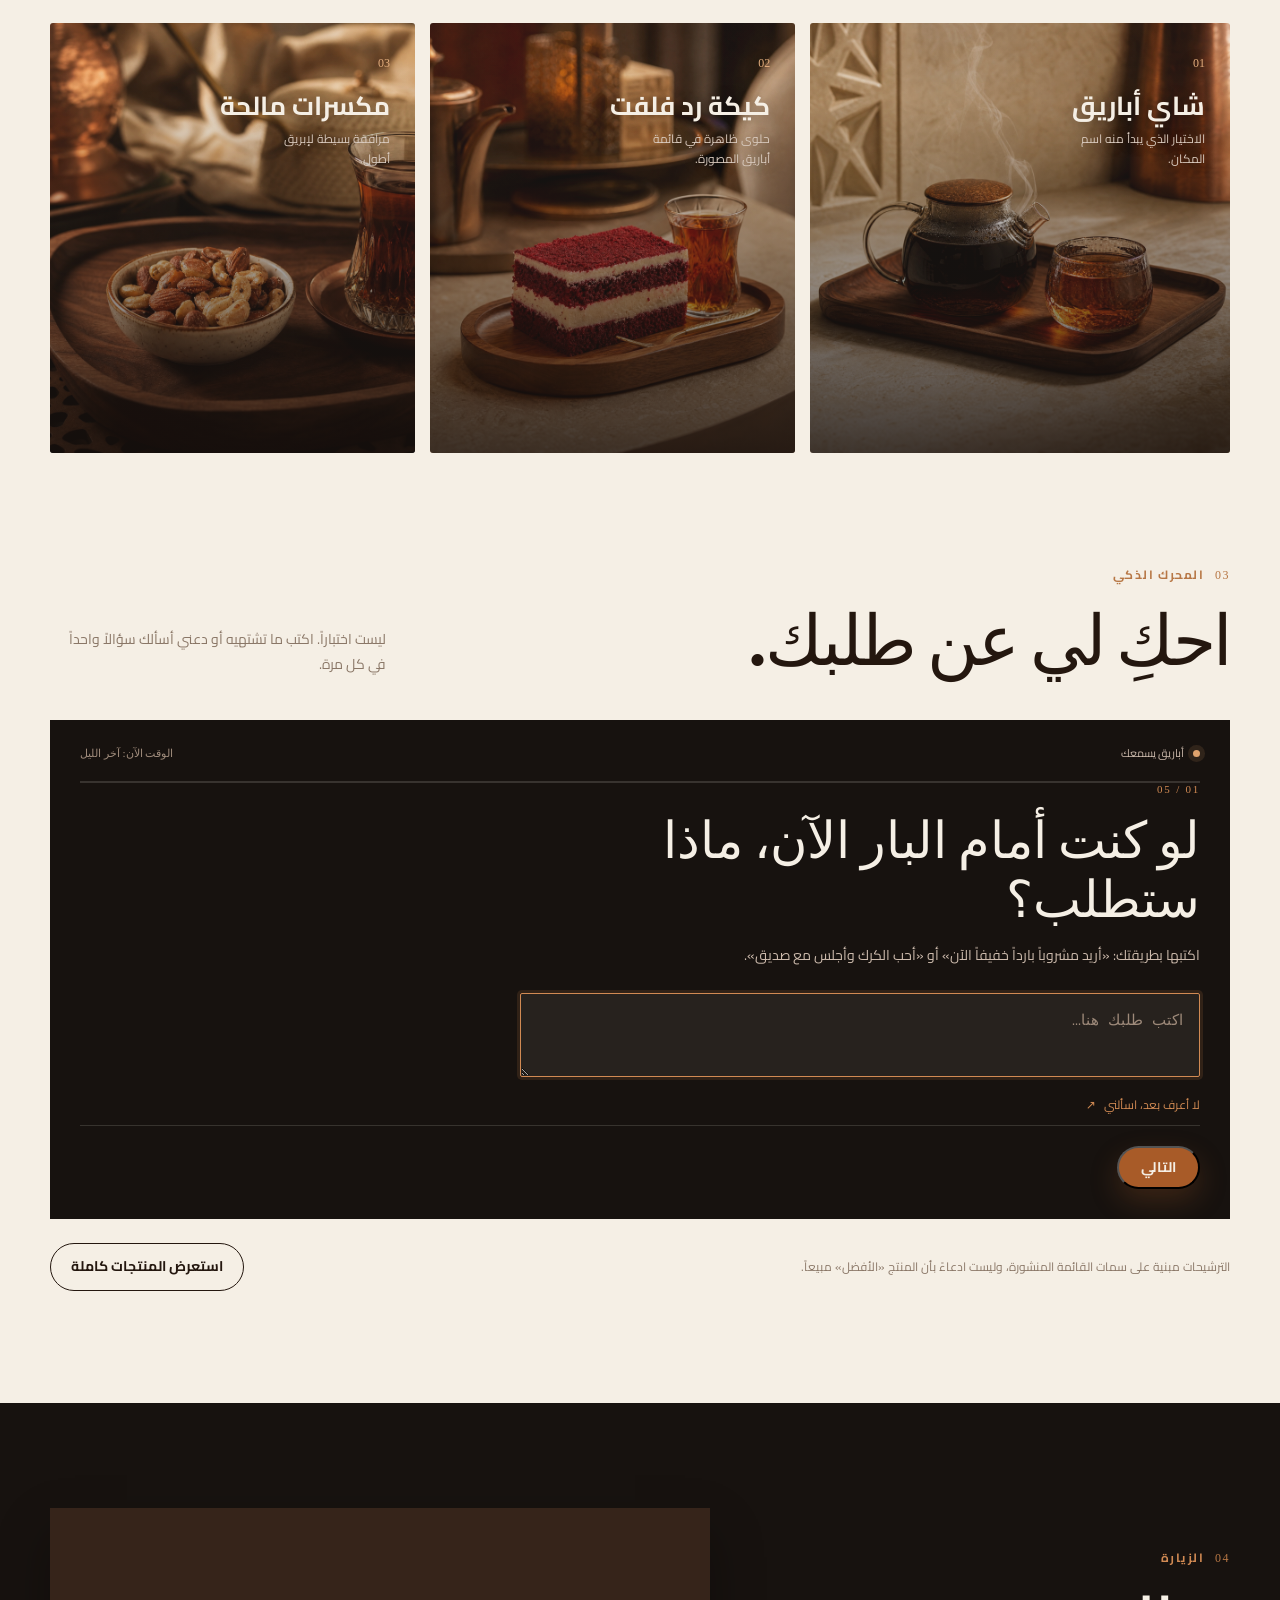
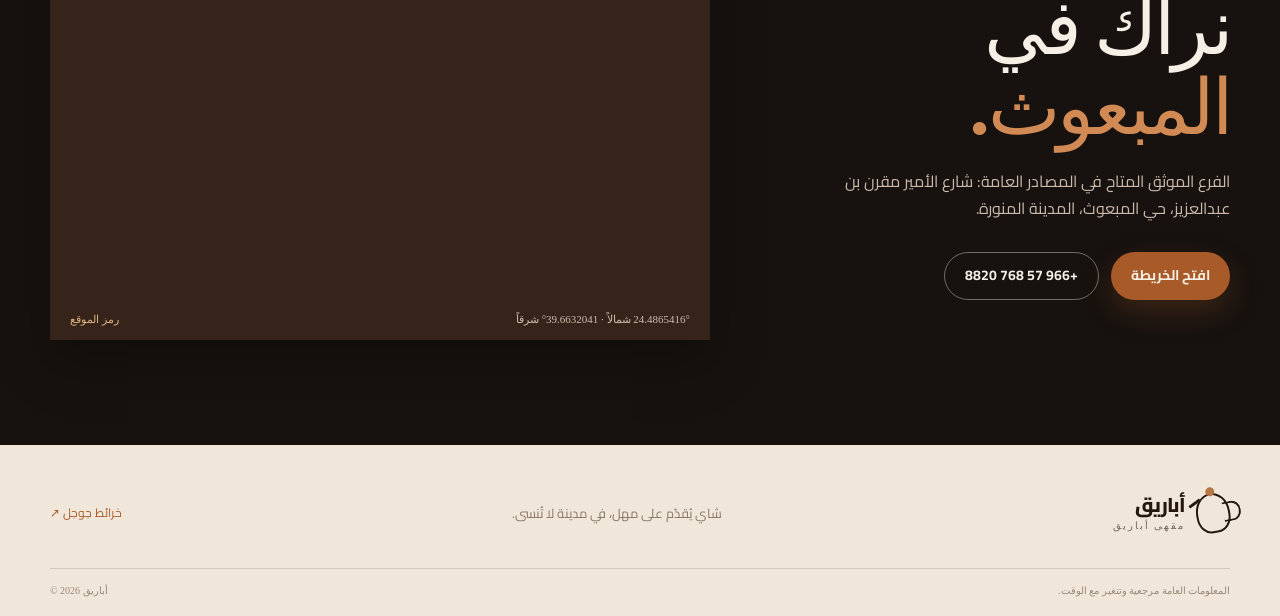
==== commit 0c3ac0f1: "fix: make Arabic homepage fully localized and RTL" ====
--- a/index.html
+++ b/index.html
@@ -5,7 +5,7 @@
     <meta name="viewport" content="width=device-width, initial-scale=1" />
     <meta name="description" content="أباريق — شاي على مهل، بطابع المدينة المنورة." />
     <meta name="theme-color" content="#24170f" />
-    <title>أباريق | Abareq Cafe</title>
+    <title>أباريق | مقهى أباريق</title>
     <link rel="preconnect" href="https://fonts.googleapis.com" />
     <link rel="preconnect" href="https://fonts.gstatic.com" crossorigin />
     <link href="https://fonts.googleapis.com/css2?family=Cairo:wght@400;500;600;700;800&family=DM+Serif+Display&display=swap" rel="stylesheet" />
@@ -17,7 +17,7 @@
     <header class="site-header" id="top">
       <a class="brand" href="#top" aria-label="أباريق">
         <span class="brand-mark" aria-hidden="true"><span></span></span>
-        <span><b>أباريق</b><small>ABAREQ CAFE</small></span>
+        <span><b>أباريق</b><small data-i18n="brandName">مقهى أباريق</small></span>
       </a>
       <button class="menu-toggle" id="menuToggle" type="button" aria-expanded="false" aria-controls="siteNav" aria-label="فتح القائمة">☰</button>
       <nav class="nav-links" id="siteNav" aria-label="التنقل الرئيسي">
@@ -26,7 +26,7 @@
         <a href="#visit" data-i18n="navVisit">الزيارة</a>
       </nav>
       <div class="header-actions">
-        <button class="lang-toggle" id="langToggle" type="button">EN</button>
+        <button class="lang-toggle" id="langToggle" type="button">الإنجليزية</button>
         <a class="button button-small" href="https://maps.app.goo.gl/EAAQWbcBdx2AiWVx8?g_st=aw" target="_blank" rel="noreferrer" data-i18n="directions">الاتجاهات</a>
       </div>
     </header>
@@ -45,15 +45,15 @@
           </div>
           <div class="hero-note"><span class="status-dot"></span><span data-i18n="openNote">الفرع الموثق في المبعوث · مفتوح حسب ساعات المحل المعتمدة</span></div>
         </div>
-        <div class="hero-vertical">ABAREQ / MADINAH / TEA HOUSE</div>
+        <div class="hero-vertical" data-i18n="heroDescriptor">أباريق · المدينة المنورة · بيت الشاي</div>
       </section>
 
       <section class="trust-strip">
         <div class="container trust-grid">
-          <div><span class="metric-value">4.5</span><span class="stars">★★★★★</span><span class="metric-label" data-i18n="ratingLabel">تقييم Google وقت البحث</span></div>
+          <div><span class="metric-value">4.5</span><span class="stars">★★★★★</span><span class="metric-label" data-i18n="ratingLabel">تقييم خرائط جوجل وقت البحث</span></div>
           <div><span class="metric-value">526</span><span class="metric-label" data-i18n="reviewsLabel">مراجعة عامة</span></div>
           <div><span class="metric-value">42362</span><span class="metric-label" data-i18n="districtLabel">المبعوث · المدينة</span></div>
-          <a class="trust-link" href="https://www.google.com/maps/place/Abareq+Cafe/@24.4865416,39.6632041,17z" target="_blank" rel="noreferrer" data-i18n="verifyGoogle">تحقق من Google Maps ↗</a>
+          <a class="trust-link" href="https://www.google.com/maps/place/Abareq+Cafe/@24.4865416,39.6632041,17z" target="_blank" rel="noreferrer" data-i18n="verifyGoogle">تحقق من خرائط جوجل ↗</a>
         </div>
       </section>
 
@@ -92,13 +92,13 @@
       <section class="visit section-dark" id="visit">
         <div class="container visit-grid">
           <div><div class="section-kicker light"><span>04</span><span data-i18n="visitKicker">الزيارة</span></div><h2 data-i18n="visitTitle">نراك في<br /><em>المبعوث.</em></h2><p class="visit-copy" data-i18n="visitCopy">الفرع الموثق المتاح في المصادر العامة: شارع الأمير مقرن بن عبدالعزيز، حي المبعوث، المدينة المنورة.</p><div class="visit-actions"><a class="button button-primary" href="https://maps.app.goo.gl/EAAQWbcBdx2AiWVx8?g_st=aw" target="_blank" rel="noreferrer" data-i18n="openMap">افتح الخريطة</a><a class="button button-ghost" href="tel:+966577688820" data-i18n="phone">+966 57 768 8820</a></div></div>
-          <div class="map-card"><iframe title="خريطة موقع أباريق" src="https://www.google.com/maps?q=Abareq%20Cafe%20Madinah&output=embed" loading="lazy"></iframe><div class="map-caption"><span>24.4865416° N · 39.6632041° E</span><b>FMP7+J7</b></div></div>
+          <div class="map-card"><iframe title="خريطة موقع أباريق" src="https://www.google.com/maps?q=Abareq%20Cafe%20Madinah&output=embed&hl=ar" loading="lazy"></iframe><div class="map-caption"><span data-i18n="coordinates">24.4865416° شمالاً · 39.6632041° شرقاً</span><b data-i18n="plusCode" title="FMP7+J7">رمز الموقع</b></div></div>
         </div>
       </section>
     </main>
 
     <button class="back-to-top" id="backToTop" type="button" aria-label="العودة إلى الأعلى">↑</button>
-    <footer class="site-footer"><div class="container footer-grid"><div class="brand"><span class="brand-mark" aria-hidden="true"><span></span></span><span><b>أباريق</b><small>ABAREQ CAFE</small></span></div><p data-i18n="footerNote">شاي يُقدّم على مهل، في مدينة لا تُنسى.</p><a href="https://www.google.com/maps/place/Abareq+Cafe/@24.4865416,39.6632041,17z" target="_blank" rel="noreferrer">Google Maps ↗</a></div><div class="container footer-bottom"><span>© 2026 Abareq Cafe</span><span data-i18n="sourceNote">المعلومات العامة مرجعية وتتغير مع الوقت.</span></div></footer>
+    <footer class="site-footer"><div class="container footer-grid"><div class="brand"><span class="brand-mark" aria-hidden="true"><span></span></span><span><b>أباريق</b><small data-i18n="brandName">مقهى أباريق</small></span></div><p data-i18n="footerNote">شاي يُقدّم على مهل، في مدينة لا تُنسى.</p><a href="https://www.google.com/maps/place/Abareq+Cafe/@24.4865416,39.6632041,17z" target="_blank" rel="noreferrer" data-i18n="googleMaps">خرائط جوجل ↗</a></div><div class="container footer-bottom"><span data-i18n="copyright">© 2026 أباريق</span><span data-i18n="sourceNote">المعلومات العامة مرجعية وتتغير مع الوقت.</span></div></footer>
     <script src="app.js" defer></script>
   </body>
 </html>
--- a/styles.css
+++ b/styles.css
@@ -27,3 +27,10 @@
 @media (max-width:520px){.recommender-section{padding-block:82px}.recommendation-question{padding:21px;min-height:0}.recommendation-question h3{font-size:18px}.choice-grid button{font-size:11px;padding:9px 11px}.recommendation-result{padding:22px 18px}.recommendation-list{grid-template-columns:1fr}.recommendation-footer{align-items:stretch;flex-direction:column;gap:16px}.recommendation-footer .button{width:100%}.products-hero{padding-block:70px 60px}.products-hero h1{font-size:clamp(48px,14vw,70px);line-height:1.06}.products-hero p{font-size:14px}.products-section{padding-block:40px 78px}.products-grid{grid-template-columns:repeat(2,minmax(0,1fr));gap:9px}.product-card{padding:14px}.product-card h2{font-size:16px;margin-top:14px}.product-reason{font-size:10px;line-height:1.65;min-height:50px}.product-sizes{margin-top:11px;padding-top:10px}.product-sizes li{font-size:10px;gap:6px}.product-sizes strong{font-size:12px}.price-note{font-size:11px}.products-page .site-header{padding-inline:12px}}
 @media (max-width:360px){.products-grid{gap:7px}.product-card{padding:11px}.product-card h2{font-size:14px}.product-reason{font-size:9px;min-height:56px}.product-sizes li{display:block}.product-sizes li span,.product-sizes li strong{display:block;text-align:start}.product-sizes strong{margin-top:2px}.products-page .brand b{font-size:16px}}
 @media (prefers-reduced-motion:reduce){.choice-grid button,.recommendation-card,.product-card{transition:none}.recommendation-result{animation:none}}
+
+/* Conversational matcher: one calm prompt at a time, with a warm concierge feel. */
+.assistant-shell{background:var(--espresso);color:var(--cream);margin-top:30px;padding:24px 30px 30px;min-height:410px;position:relative;overflow:hidden}.assistant-shell:before{content:"";position:absolute;inset:auto -10% -70% 40%;height:260px;background:radial-gradient(circle,rgba(183,119,69,.35),transparent 65%);pointer-events:none}.assistant-topline{position:relative;z-index:1;display:flex;align-items:center;gap:9px;color:#cdbbad;font-size:11px}.assistant-pulse{width:7px;height:7px;border-radius:50%;background:#e0a36d;box-shadow:0 0 0 5px rgba(224,163,109,.12)}.assistant-time{margin-inline-start:auto;color:#9f8b7b;font:11px Georgia,serif}.assistant-progress{height:2px;background:rgba(255,250,242,.14);margin:18px 0 0;position:relative;z-index:1}.assistant-progress span{display:block;width:20%;height:100%;background:#d18a53;transition:width .35s var(--ease)}.assistant-stage{position:relative;z-index:1;min-height:285px;display:flex;align-items:center}.assistant-welcome,.assistant-question,.assistant-results{width:100%;animation:assistant-in .4s var(--ease) both}.assistant-eyebrow{display:block;color:#d18a53;font:11px Georgia,serif;letter-spacing:.16em;margin-bottom:16px}.assistant-welcome h3,.assistant-question h3{font-family:'DM Serif Display',Georgia,serif;font-size:clamp(32px,4vw,52px);font-weight:400;line-height:1.15;max-width:650px;margin:0 0 14px}.assistant-welcome p,.assistant-question p{color:#cdbbad;font-size:14px;line-height:1.8;max-width:500px;margin:0 0 25px}.assistant-welcome textarea{display:block;width:min(100%,680px);min-height:76px;resize:vertical;border:1px solid rgba(255,250,242,.25);border-radius:2px;background:rgba(255,250,242,.07);color:var(--cream);padding:14px 16px;outline:0;font-size:15px;line-height:1.8}.assistant-welcome textarea::placeholder{color:#9e8a7a}.assistant-welcome textarea:focus{border-color:#d18a53;box-shadow:0 0 0 3px rgba(209,138,83,.14)}.assistant-skip{border:0;background:transparent;color:#d18a53;padding:10px 0;font-size:12px;margin-top:8px}.assistant-skip span{margin-inline-start:5px}.assistant-options{display:flex;flex-wrap:wrap;gap:10px;max-width:690px}.assistant-option{border:1px solid rgba(255,250,242,.22);background:rgba(255,250,242,.04);color:var(--cream);padding:13px 17px;border-radius:999px;font-size:13px;transition:transform .2s var(--ease),background .2s var(--ease),border-color .2s var(--ease)}.assistant-option:hover,.assistant-option.is-selected{background:#d18a53;border-color:#d18a53;color:var(--espresso);transform:translateY(-2px)}.assistant-actions{position:relative;z-index:1;display:flex;align-items:center;gap:18px;border-top:1px solid rgba(255,250,242,.14);padding-top:20px}.assistant-actions .button{min-height:43px;padding-inline:22px}.assistant-back{color:#cdbbad;border:0;background:transparent;cursor:pointer;font-size:12px}.assistant-results .result-heading{margin-bottom:12px}.assistant-results .result-heading h3{font-size:34px;margin-top:4px}.result-phrase{color:#d9c8b9;font-size:13px;margin:0 0 18px;max-width:600px}.assistant-results .recommendation-list{grid-template-columns:repeat(3,1fr);gap:10px}.assistant-results .recommendation-card{min-height:170px}.recommendation-footer.is-result{align-items:flex-start}.dark-ghost{border-color:var(--ink);color:var(--ink)}
+@keyframes assistant-in{from{opacity:0;transform:translateY(10px)}to{opacity:1;transform:none}}
+@media (max-width:700px){.assistant-shell{padding:20px 18px 22px}.assistant-stage{min-height:330px}.assistant-welcome h3,.assistant-question h3{font-size:clamp(30px,9vw,44px)}.assistant-options{gap:8px}.assistant-option{font-size:11px;padding:11px 13px}.assistant-results .recommendation-list{grid-template-columns:1fr}.assistant-results .recommendation-card{min-height:0}.assistant-actions{padding-top:15px}.assistant-actions .button{width:100%}.assistant-actions .assistant-back{position:absolute;inset-inline-end:0}}
+@media (max-width:360px){.assistant-shell{padding-inline:14px}.assistant-topline{font-size:10px}.assistant-time{font-size:10px}.assistant-welcome textarea{font-size:14px}.assistant-option{padding:10px 11px}.assistant-stage{min-height:350px}}
+@media (prefers-reduced-motion:reduce){.assistant-welcome,.assistant-question,.assistant-results{animation:none}.assistant-progress span{transition:none}.assistant-option{transition:none}}
